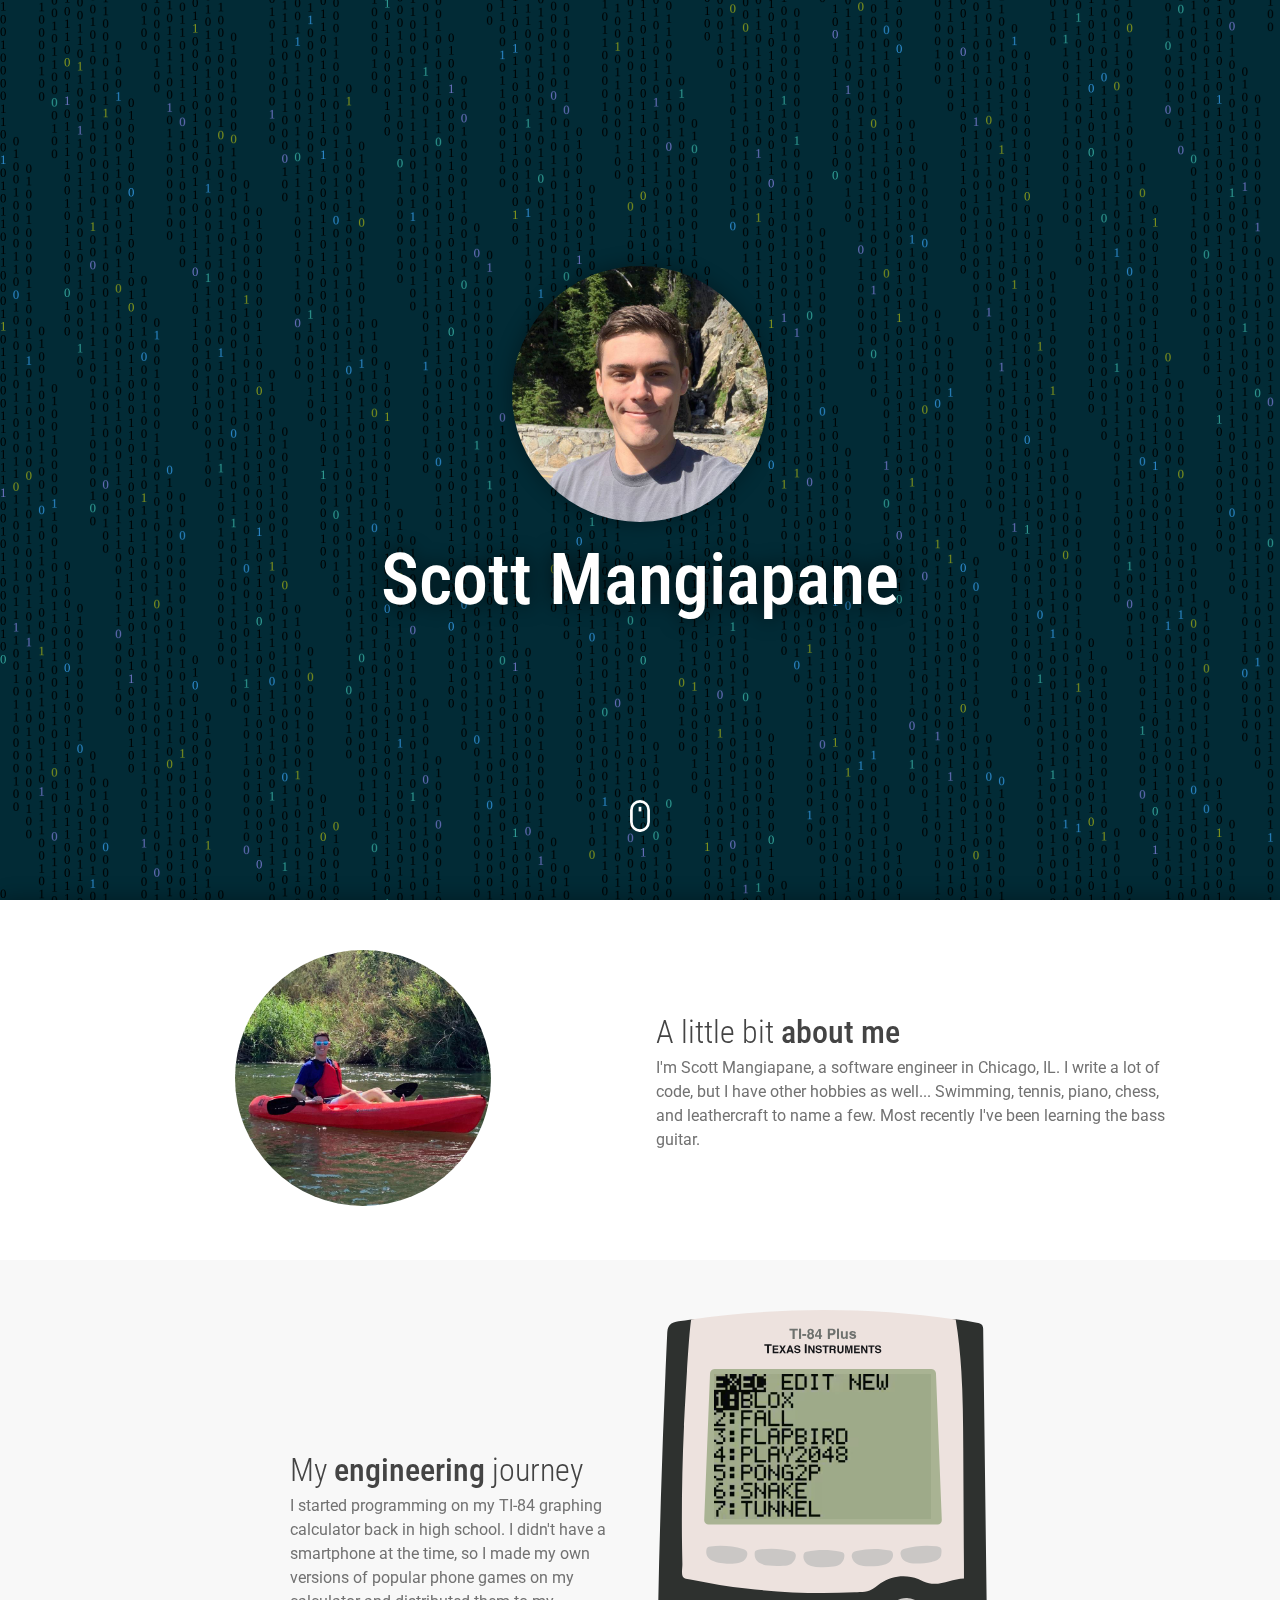
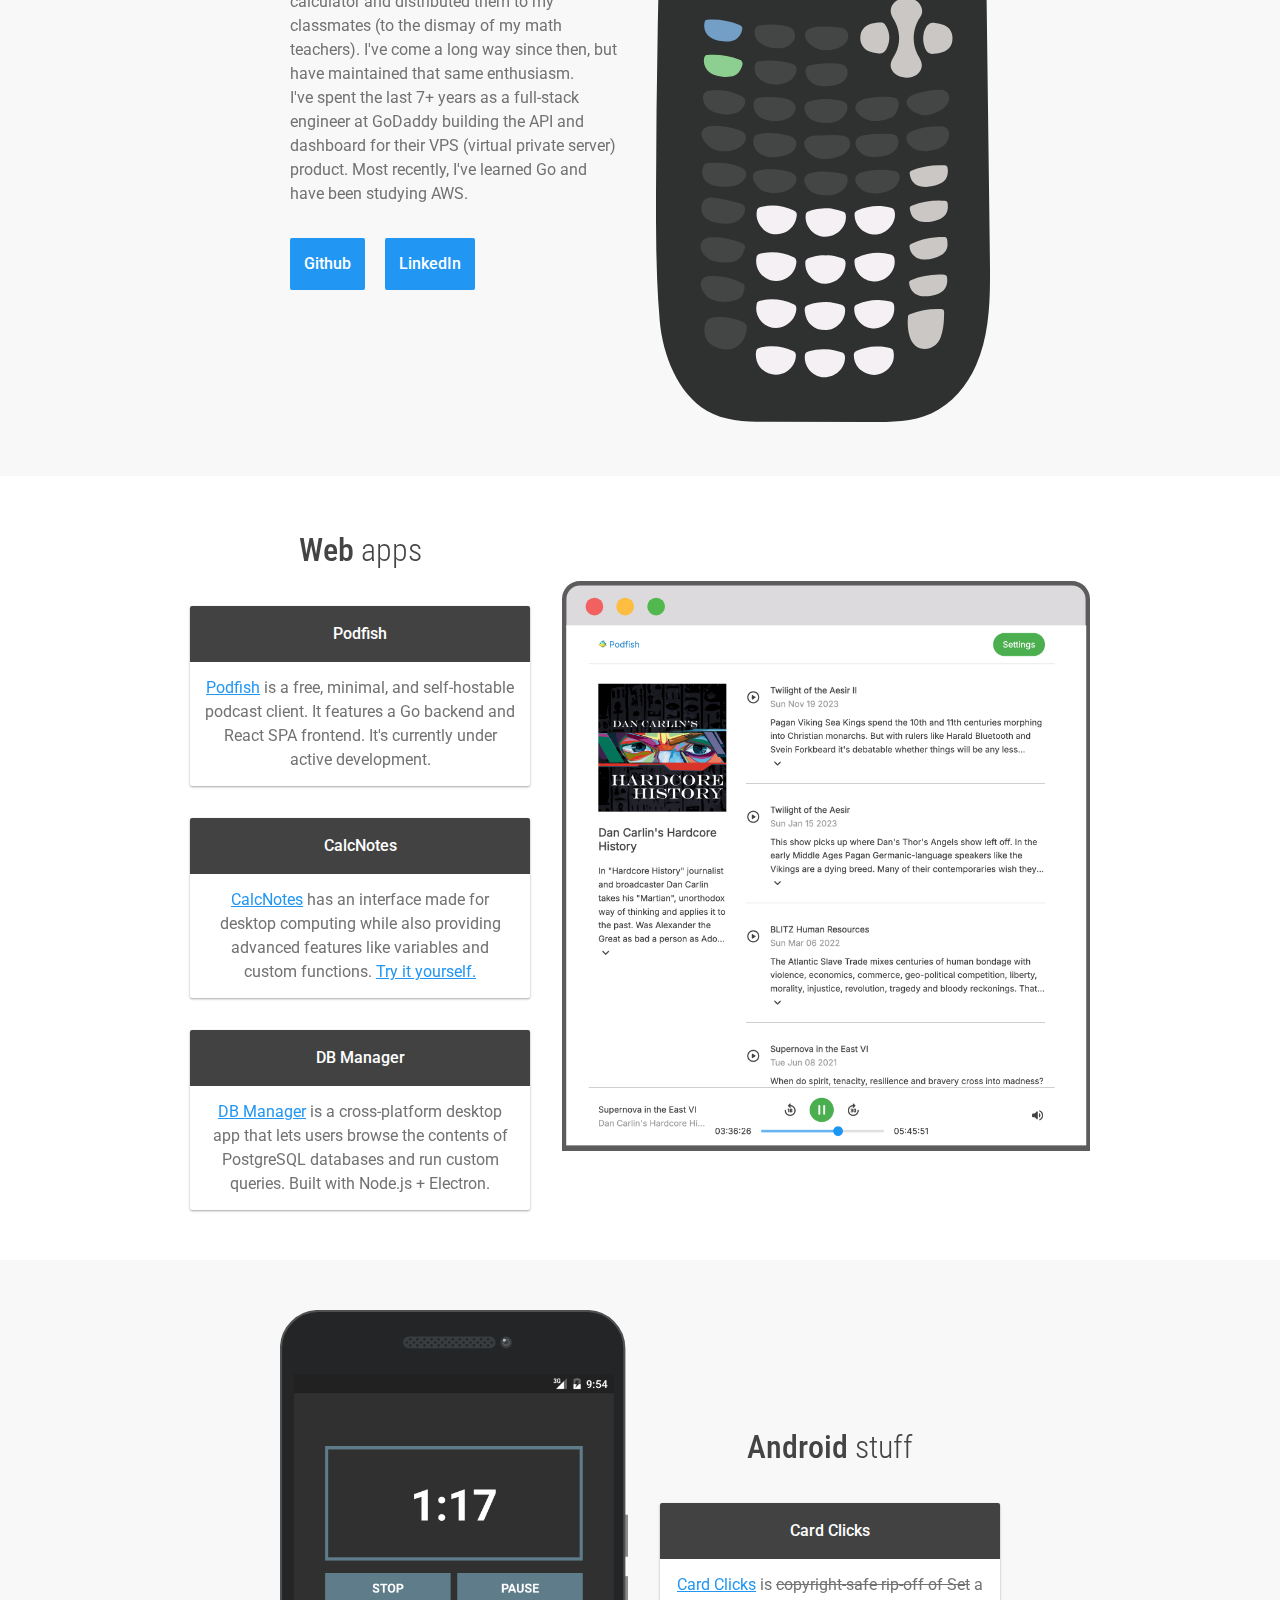
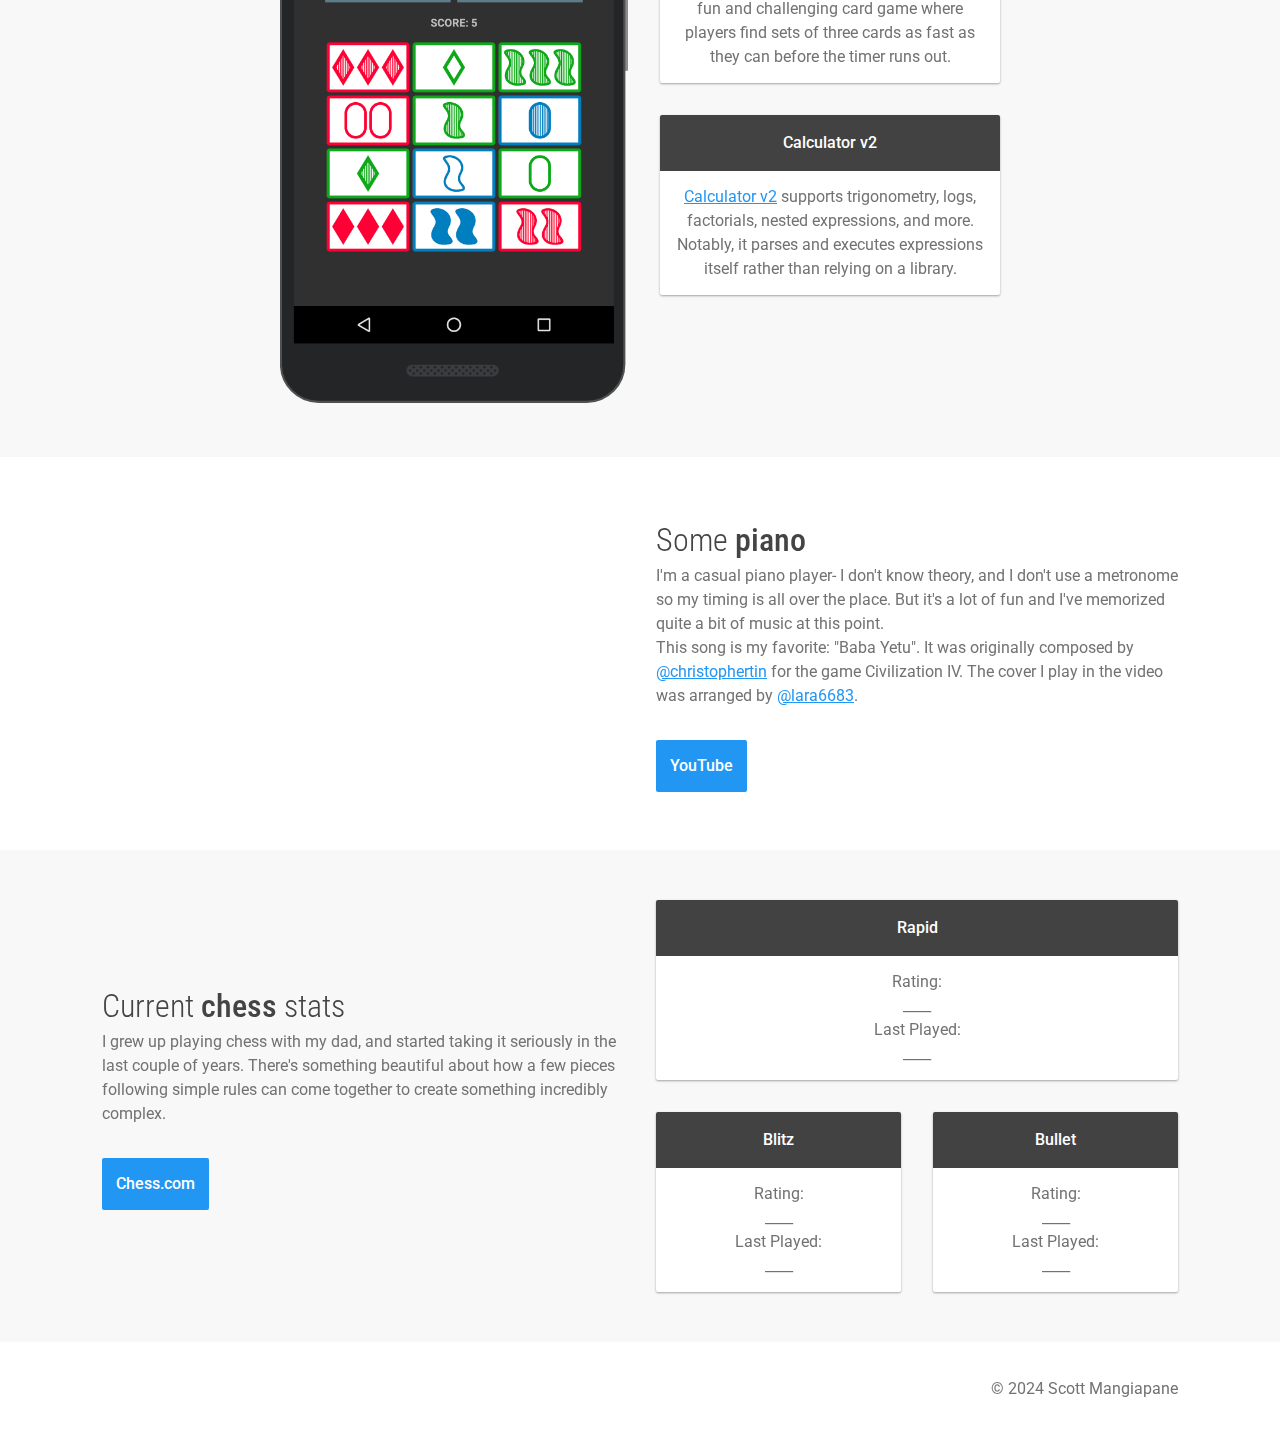
==== index.html @ 1df9ffc7 "Moved Github + LinkedIn buttons to engineering section" ====
<!DOCTYPE html>
<html lang="en">

<head>
    <meta charset="utf-8">
    <meta http-equiv="x-ua-compatible" content="ie=edge">
    <meta name="viewport" content="width=device-width, initial-scale=1">
    <link href="https://fonts.googleapis.com/css2?family=Roboto+Condensed:wght@300;400&family=Roboto:wght@400;500&display=swap" rel="stylesheet">
    <link rel="stylesheet" type="text/css" href="/css/responsive.css">
    <link rel="stylesheet" type="text/css" href="/css/style.css">
    <title>Scott Mangiapane</title>
</head>

<body class="fill">
    <!-- Header -->
    <header class="fill">
        <div class="fill">
            <canvas id="canvas" class="fill"></canvas>
            <div class="align-center center-self">
                <img class="portrait shadow-dark" src="/img/portrait.jpg">
                <h1 class="shadow-dark-text title">Scott Mangiapane</h1>
            </div>
            <span class="center-items scroll-wrapper">
                <a id="scroll-link" href="#main">
                    <span class="scroll-background-large"></span>
                    <span class="scroll-background-small"></span>
                    <img class="scroll-icon shadow-dark-text" src="/img/scroll.svg">
                </a>
            </span>
        </div>
    </header>
    <main id="main">
        <!-- About me -->
        <div class="block">
            <div class="container">
                <div class="row">
                    <div class="align-center">
                        <img class="portrait" src="/img/kayak.jpg">
                    </div>
                    <div>
                        <h1>A little bit <span class="text-emphasis">about me</span></h1>
                        <p>I'm Scott Mangiapane, a software engineer in Chicago, IL. I write a lot of code, but I have other hobbies as well... Swimming, tennis, piano, chess, and leathercraft to name a few. Most recently I've been learning the bass guitar.</p>
                    </div>
                </div>
            </div>
        </div>
        <!-- TI 84 -->
        <div class="block">
            <div class="container">
                <div class="device-wrapper row" style="max-width: 700px;">
                    <div>
                        <h1>My <span class="text-emphasis">engineering</span> journey</h1>
                        <p>I started programming on my TI-84 graphing calculator back in high school. I didn't have a smartphone at the time, so I made my own versions of popular phone games on my calculator and distributed them to my classmates (to the dismay of my math teachers). I've come a long way since then, but have maintained that same enthusiasm.</p>
                        <p>I've spent the last <span id="yoe">____</span> as a full-stack engineer at GoDaddy building the API and dashboard for their VPS (virtual private server) product. Most recently, I've learned Go and have been studying AWS.</p>
                        <div class="spacer-vertical"></div>
                        <span class="popup-wrapper">
                            <a class="button" href="https://github.com/scottmangiapane" target="_blank">Github</a>
                            <span class="popup">
                                <p>Check out my projects</p>
                            </span>
                        </span>
                        <div class="spacer-horizontal"></div>
                        <span class="popup-wrapper">
                            <a class="button" href="https://www.linkedin.com/in/scottmangiapane/" target="_blank">LinkedIn</a>
                            <span class="popup">
                                <p>Connect with me on LinkedIn</p>
                            </span>
                        </span>
                    </div>
                    <div class="hide-sm">
                        <img src="/img/devices/ti-84.svg">
                        <video class="demo demo-ti-84" autoplay loop muted style="opacity: 100%;">
                            <source src="/img/screenshots/ti-games.mp4" type="video/mp4" />
                        </video>
                    </div>
                </div>
            </div>
        </div>
        <!-- Web apps -->
        <div class="block">
            <div class="container">
                <div class="device-wrapper row" style="max-width: 900px;">
                    <div class="col demo-cards">
                        <h1><span class="text-emphasis">Web</span> apps</h1>
                        <div id="card-podfish" class="card">
                            <div class="card-header">
                                <p>Podfish</p>
                            </div>
                            <p><a href="https://github.com/scottmangiapane/podfish" target="_blank">Podfish</a> is a free, minimal, and self-hostable podcast client. It features a Go backend and React SPA frontend. It's currently under active development.</p>
                        </div>
                        <div id="card-calcnotes" class="card">
                            <div class="card-header">
                                <p>CalcNotes</p>
                            </div>
                            <p><a href="https://github.com/scottmangiapane/calcnotes.app" target="_blank">CalcNotes</a> has an interface made for desktop computing while also providing advanced features like variables and custom functions. <a class="link" href="https://calcnotes.app/" target="_blank">Try it yourself.</a></p>
                        </div>
                        <div id="card-db-manager" class="card">
                            <div class="card-header">
                                <p>DB Manager</p>
                            </div>
                            <p><a href="https://github.com/scottmangiapane/database-manager" target="_blank">DB Manager</a> is a cross-platform desktop app that lets users browse the contents of PostgreSQL databases and run custom queries. Built with Node.js + Electron.</p>
                        </div>
                    </div>
                    <div class="hide-sm">
                        <img src="/img/devices/browser.svg">
                        <img id="demo-podfish" class="demo demo-web-app" src="/img/screenshots/podfish.png">
                        <img id="demo-calcnotes" class="demo demo-web-app" src="/img/screenshots/calcnotes.png">
                        <img id="demo-db-manager" class="demo demo-web-app" src="/img/screenshots/db-manager.png">
                    </div>
                </div>
            </div>
        </div>
        <!-- Android -->
        <div class="block">
            <div class="container">
                <div class="device-wrapper row" style="max-width: 720px;">
                    <div class="hide-sm">
                        <img src="/img/devices/android.svg">
                        <img id="demo-card-clicks" class="demo demo-android" src="/img/screenshots/card-clicks.png">
                        <img id="demo-calculator-v2" class="demo demo-android" src="/img/screenshots/calculator-v2.png">
                    </div>
                    <div class="col demo-cards">
                        <h1><span class="text-emphasis">Android</span> stuff</h1>
                        <div id="card-card-clicks" class="card">
                            <div class="card-header">
                                <p>Card Clicks</p>
                            </div>
                            <p><a href="https://github.com/scottmangiapane/card-clicks" target="_blank">Card Clicks</a> is <span class="strikethrough">copyright-safe rip-off of Set</span> a fun and challenging card game where players find sets of three cards as fast as they can before the timer runs out.</p>
                        </div>
                        <div id="card-calculator-v2" class="card">
                            <div class="card-header">
                                <p>Calculator v2</p>
                            </div>
                            <p><a href="https://github.com/scottmangiapane/calculator-v2" target="_blank">Calculator v2</a> supports trigonometry, logs, factorials, nested expressions, and more. Notably, it parses and executes expressions itself rather than relying on a library.</p>
                        </div>
                    </div>
                </div>
            </div>
        </div>
        <!-- Piano -->
        <div class="block">
            <div class="container">
                <div class="row">
                    <div>
                        <div class="video-player">
                            <iframe
                                src="https://www.youtube.com/embed/GjVPqlyDlGA"
                                allow="accelerometer; autoplay; clipboard-write; encrypted-media; gyroscope; picture-in-picture; web-share"
                                allowfullscreen
                                frameborder="0"
                                referrerpolicy="strict-origin-when-cross-origin"
                                title="Baba Yetu"></iframe>
                        </div>
                    </div>
                    <div>
                        <h1>Some <span class="text-emphasis">piano</span></h1>
                        <p>I'm a casual piano player- I don't know theory, and I don't use a metronome so my timing is all over the place. But it's a lot of fun and I've memorized quite a bit of music at this point.</p>
                        <p>This song is my favorite: "Baba Yetu". It was originally composed by <a class="link" href="https://www.youtube.com/@christophertin" target="_blank">@christophertin</a> for the game Civilization IV. The cover I play in the video was arranged by <a class="link" href="https://www.youtube.com/@lara6683" target="_blank">@lara6683</a>.</p>
                        <div class="spacer-vertical"></div>
                        <span class="popup-wrapper">
                            <a class="button" href="https://www.youtube.com/@scottmangiapane/videos" target="_blank">YouTube</a>
                            <span class="popup">
                                <p>See what I've been up to</p>
                            </span>
                        </span>
                    </div>
                </div>
            </div>
        </div>
        <!-- Chess -->
        <div class="block">
            <div class="container">
                <div class="row">
                    <div>
                        <h1>Current <span class="text-emphasis">chess</span> stats</h1>
                        <p>I grew up playing chess with my dad, and started taking it seriously in the last couple of years. There's something beautiful about how a few pieces following simple rules can come together to create something incredibly complex.</p>
                        <div class="spacer-vertical"></div>
                        <span class="popup-wrapper">
                            <a class="button" href="https://www.chess.com/member/scottmangiapane" target="_blank">Chess.com</a>
                            <span class="popup">
                                <p>Challenge me to a game</p>
                            </span>
                        </span>
                    </div>
                    <div class="row">
                        <div class="card flex-basis-100">
                            <div class="card-header">
                                <p>Rapid</p>
                            </div>
                            <p>Rating:</p>
                            <p><span id="chess-rapid-rating">____</span></p>
                            <p>Last Played:</p>
                            <p><span id="chess-rapid-last-played">____</span></p>
                        </div>
                        <div class="card">
                            <div class="card-header">
                                <p>Blitz</p>
                            </div>
                            <p>Rating:</p>
                            <p><span id="chess-blitz-rating">____</span></p>
                            <p>Last Played:</p>
                            <p><span id="chess-blitz-last-played">____</span></p>
                        </div>
                        <div class="card">
                            <div class="card-header">
                                <p>Bullet</p>
                            </div>
                            <p>Rating:</p>
                            <p><span id="chess-bullet-rating">____</span></p>
                            <p>Last Played:</p>
                            <p><span id="chess-bullet-last-played">____</span></p>
                        </div>
                    </div>
                </div>
            </div>
        </div>
    </main>
    <!-- Footer -->
    <footer>
        <div class="container">
            <p class="align-right">© 2024 Scott Mangiapane</p>
        </div>
    </footer>
    <!-- Custom scripts -->
    <script src="/js/canvas.js"></script>
    <script src="/js/demo.js"></script>
    <script src="/js/chess.js"></script>
    <script src="/js/scroll.js"></script>
    <script src="/js/yoe.js"></script>
</body>

</html>
---- css/responsive.css ----
/* Variables */

:root { --base-gap: 32px; }

/* Item is xl */

.container {
    margin: 0 auto;
    max-width: calc(1140px - 2 * var(--base-gap));
    padding: 0 var(--base-gap);
}

.col {
    align-items: center;
    display: flex;
    flex-direction: column;
    gap: var(--base-gap);
}

.row {
    align-items: center;
    display: flex;
    flex-wrap: wrap;
    gap: var(--base-gap);
}

.row > * {
    flex-basis: 0;
    flex-grow: 1;
}

.spacer-horizontal {
    display: inline;
    margin-left: calc(var(--base-gap) / 2);
}

.spacer-vertical {
    width: 0;
    height: 0;
    margin-top: var(--base-gap);
}

/* Item is lg */

@media only screen and (max-width: 1199px) {
    .container { max-width: calc(960px - 2 * var(--base-gap)); }

    .hide-lg { display: none; }
}

/* Item is md */

@media only screen and (max-width: 991px) {
    .container { max-width: calc(720px - 2 * var(--base-gap)); }

    .hide-md { display: none; }
}

/* Item is sm */

@media only screen and (max-width: 767px) {
    .container { max-width: calc(540px - 2 * var(--base-gap)); }

    .hide-sm { display: none; }

    .row > * { flex-basis: 100%; }
}

/* Item is xs */

@media only screen and (max-width: 575px) {
    .col { gap: calc(var(--base-gap) / 2); }

    .container { padding: 0 calc(var(--base-gap) / 2); }

    .hide-xs { display: none; }

    .row { gap: calc(var(--base-gap) / 2); }

    .spacer-horizontal { margin-left: calc(var(--base-gap) / 2); }

    .spacer-vertical { margin-top: calc(var(--base-gap) / 2); }
}
---- css/style.css ----
/* Palette */

:root {
    --theme: #2196f3;
    --theme-accent: #424242;
    --theme-dark: #1976d2;
}

/* Resets */

/* Resets */

a, a:active, a:focus, a:hover, a:visited { text-decoration:none; }

html, body, div, form, h1, h2, h3, h4, h5, h6, a, p, li, button {
    margin: 0;
    padding: 0;
}

/* Font selectors */

a, button, li, h1, h2, h3, h4, h5, h6, input, label, p, span {
    -moz-osx-font-smoothing: grayscale;
    -webkit-font-smoothing: antialiased;
    color: inherit;
    font-family: 'Roboto', sans-serif;
    line-height: 1.5em;
    font-weight: 400;
}

a, button, li, input, label, p { font-size: 1em; }

a {
    color: var(--theme);
    text-decoration: underline;
}

a:hover {
    color: var(--theme);
    text-decoration: underline;
}

h1 {
    font-family: 'Roboto Condensed', sans-serif;
    font-weight: 300;
}

p { color: #727272; }

/* Element selectors */

* {
    color: #444;
    font-family: 'Roboto', sans-serif;
    font-weight: 400;
    position: relative;
}

body, footer { background-color: white; }

footer { padding: 35px 0; }

header {
    background: #022b36;
    clip-path: inset(0 0 0 0);
}

header > div { position: fixed; }

html {
    width: 100%;
    height: 100%;
    background-color: white;
}

img { user-select: none; }

main {
    background-color: white;
    box-shadow: 0 0 25px rgba(0, 0, 0, 0.14), 0 0 20px rgba(0, 0, 0, 0.26);
}

/* Class selectors */

.align-center { text-align: center; }

.align-right { text-align: right; }

.block {
    padding-bottom: 50px;
    padding-top: 50px;
}

.block:nth-child(even) { background-color: #f8f8f8; }

.bounce { animation: bounce 1s; }

.button, .button:focus:not(:active) {
    background-color: var(--theme);
    border-radius: 2px;
    color: white;
    display: inline-block;
    font-family: inherit;
    font-weight: 500;
    padding: 14px;
    text-decoration: none;
    transition: all .2s ease-in-out;
}

.button:active {
    background-color: var(--theme-dark);
    color: white;
    text-decoration: none;
}

.button:hover:not(:active) {
    background-color: var(--theme-dark);
    color: white;
    text-decoration: none;
}

.card {
    background-color: white;
    border-radius: 2px;
    box-shadow: 0 1px 3px rgba(0, 0, 0, 0.12), 0 1px 2px rgba(0, 0, 0, 0.24);
    padding: 14px;
    text-align: center;
    transform-style: preserve-3d;
    transition: all .2s ease-in-out;
}

.card:hover {
    box-shadow: 0 14px 15px rgba(0, 0, 0, 0.10), 0 10px 10px rgba(0, 0, 0, 0.22);
    transform: scale(1.01);
}

.card-header {
    background-color: var(--theme-accent);
    border-radius: 2px 2px 0 0;
    margin: -14px -14px 14px -14px;
    padding: 16px;
}

.card-header > p {
    color: white;
    font-weight: 500;
}

.center-self {
    position: absolute;
    left: 50%;
    top: 50%;
    transform: translate(-50%, -50%);
}

.center-items {
    align-items: center;
    display: flex;
    justify-content: center;
}

.demo {
    left: 50%;
    opacity: 0;
    position: absolute;
    top: 50%;
    z-index: 20;
}

.demo-android {
    transform: translate(-50%, -50%);
    width: 92%;
}

.demo-cards {
    flex-basis: auto;
    flex-grow: unset;
    width: 340px;
}

.demo-ti-84 {
    transform: translate(-50%, -203%);
    width: 65%;
}

.demo-web-app {
    transform: translate(-50%, -46.7%);
    width: 98.4%;
}

.device-wrapper { margin: 0 auto; }

.fill {
    width: 100%;
    height: 100%;
}

.fill-x { width: 100%; }

.flex-basis-100 { flex-basis: 100%; }

.popup {
    background-color: var(--theme-accent);
    border-radius: 2px;
    box-shadow: 0 4px 5px rgba(0, 0, 0, 0.10), 0 3px 3px rgba(0, 0, 0, 0.22);
    display: inline-block;
    left: 0;
    margin: 12px 0;
    opacity: 0;
    padding: 14px;
    position: absolute;
    text-align: center;
    top: 25px;
    transition: all .2s ease-in-out;
    z-index: 10;
}

.popup > p {
    color: white;
    white-space: nowrap;
}

.popup-wrapper { position: relative; }

.popup-wrapper .button:hover ~ .popup {
    opacity: 1;
    top: 35px;
}

.portrait {
    border-radius: 50%;
    max-width: 256px;
}

.scroll-background-small, .scroll-background-large {
    width: 100%;
    height: 100%;
    background-color: rgba(255, 255, 255, 0.08);
    border-radius: 50%;
    opacity: 0;
    position: absolute;
    transform-style: preserve-3d;
    transition: all .2s ease-in-out;
}

.scroll-icon {
    width: 2em;
    height: 2em;
    transform-style: preserve-3d;
    transition: all .2s ease-in-out;
    vertical-align: middle;
}

.scroll-wrapper {
    width: 3em;
    height: 3em;
    bottom: 60px;
    left: 50%;
    position: absolute;
    transform: translate(-50%, 0);
}

.scroll-wrapper:hover .scroll-background-small {
    opacity: 1;
    transform: scale(2);
    transition: all .3s ease-in-out;
}

.scroll-wrapper:hover .scroll-background-large {
    opacity: 1;
    transform: scale(2.5);
}

.shadow-dark { box-shadow: 0 0 25px rgba(0, 0, 0, 0.14), 0 0 20px rgba(0, 0, 0, 0.26); }

.shadow-dark-text { text-shadow: 0 0 25px rgba(0, 0, 0, 0.28), 0 0 20px rgba(0, 0, 0, 0.52); }

.strikethrough { text-decoration: line-through; }

.text-emphasis {
    color: inherit;
    font-family: inherit;
    font-weight: 500;
}

.text-white { color: white; }

.title {
    color: white;
    font-size: 72px;
    font-weight: 500;
}

.video-player {
    height: 0;
    padding-bottom: 56.25%;
    position: relative;
}

.video-player iframe {
    bottom: 0;
    height: 100%;
    left: 0;
    position: absolute;
    right: 0;
    top: 0;
    width: 100%;
}

/* Keyframes */

@keyframes bounce {
    0% {
        opacity: 0;
        transform: translateY(200px);
    }
    25% { transform: translateY(-50px); }
    50% { transform: translateY(15px); }
    75% { transform: translateY(-8px); }
    100% {
        opacity: 1;
        transform: translateY(0);
    }
}

/* Vertical @Media */

@media only screen and (max-height: 575px) {
    header .portrait { display: none; }
}

@media only screen and (max-height: 767px) {
    header .portrait { max-width: 192px; }

    .title { font-size: 48px; }
}

/* Horizontal @Media */

@media (max-width: 320px) {
    .title { font-size: 42px; }
}

@media only screen and (max-width: 575px) {
    .button {
        text-align: center;
        width: calc(100% - 28px);
    }

    .portrait { max-width: 192px; }
}

@media only screen and (max-width: 767px) {

    footer .align-right { text-align: center; }

    .demo-cards { width: 100%; }

    .card:hover {
        box-shadow: 0 1px 3px rgba(0, 0, 0, 0.12), 0 1px 2px rgba(0, 0, 0, 0.24);
        transform: scale(1);
    }

    .popup { display: none; }

    .scroll-background-small, .scroll-background-large { display: none; }

    .scroll-wrapper {
        width: 2em;
        height: 2em;
        bottom: 40px;
    }

    .title { font-size: 48px; }
}
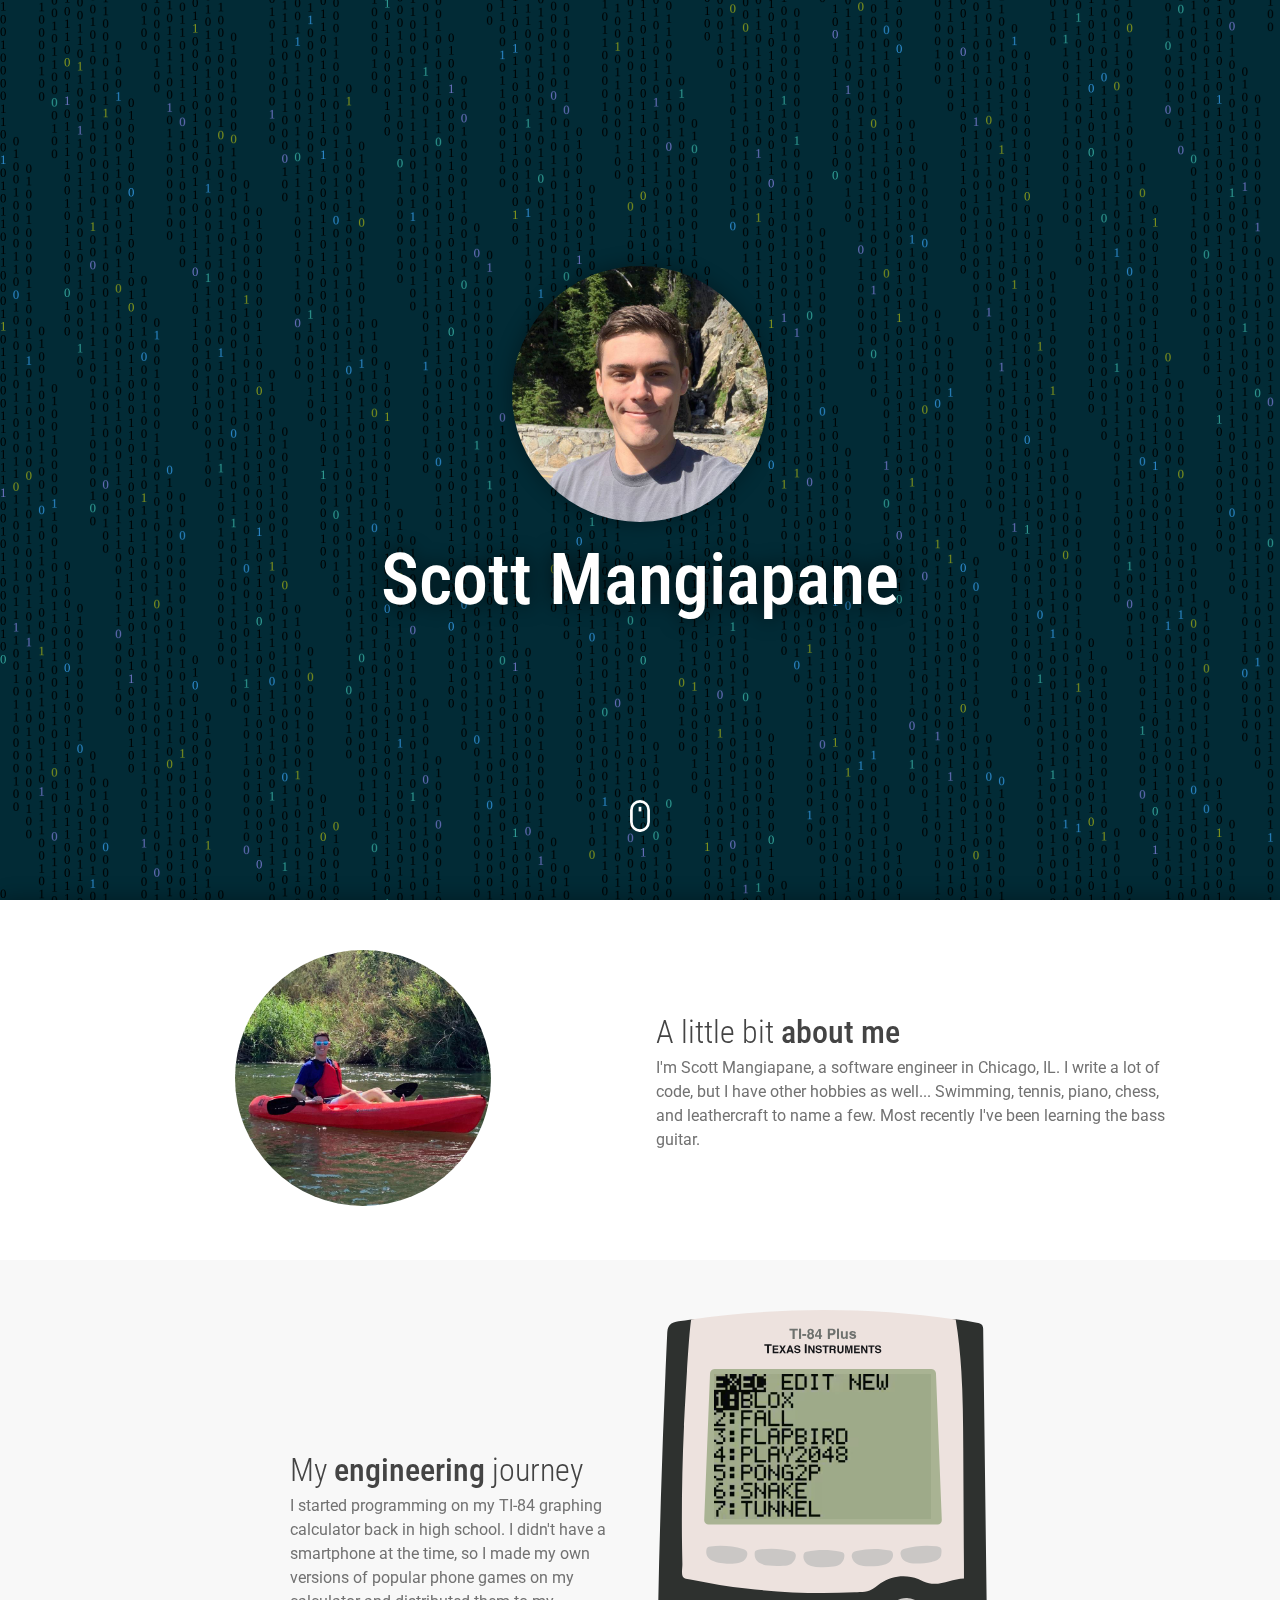
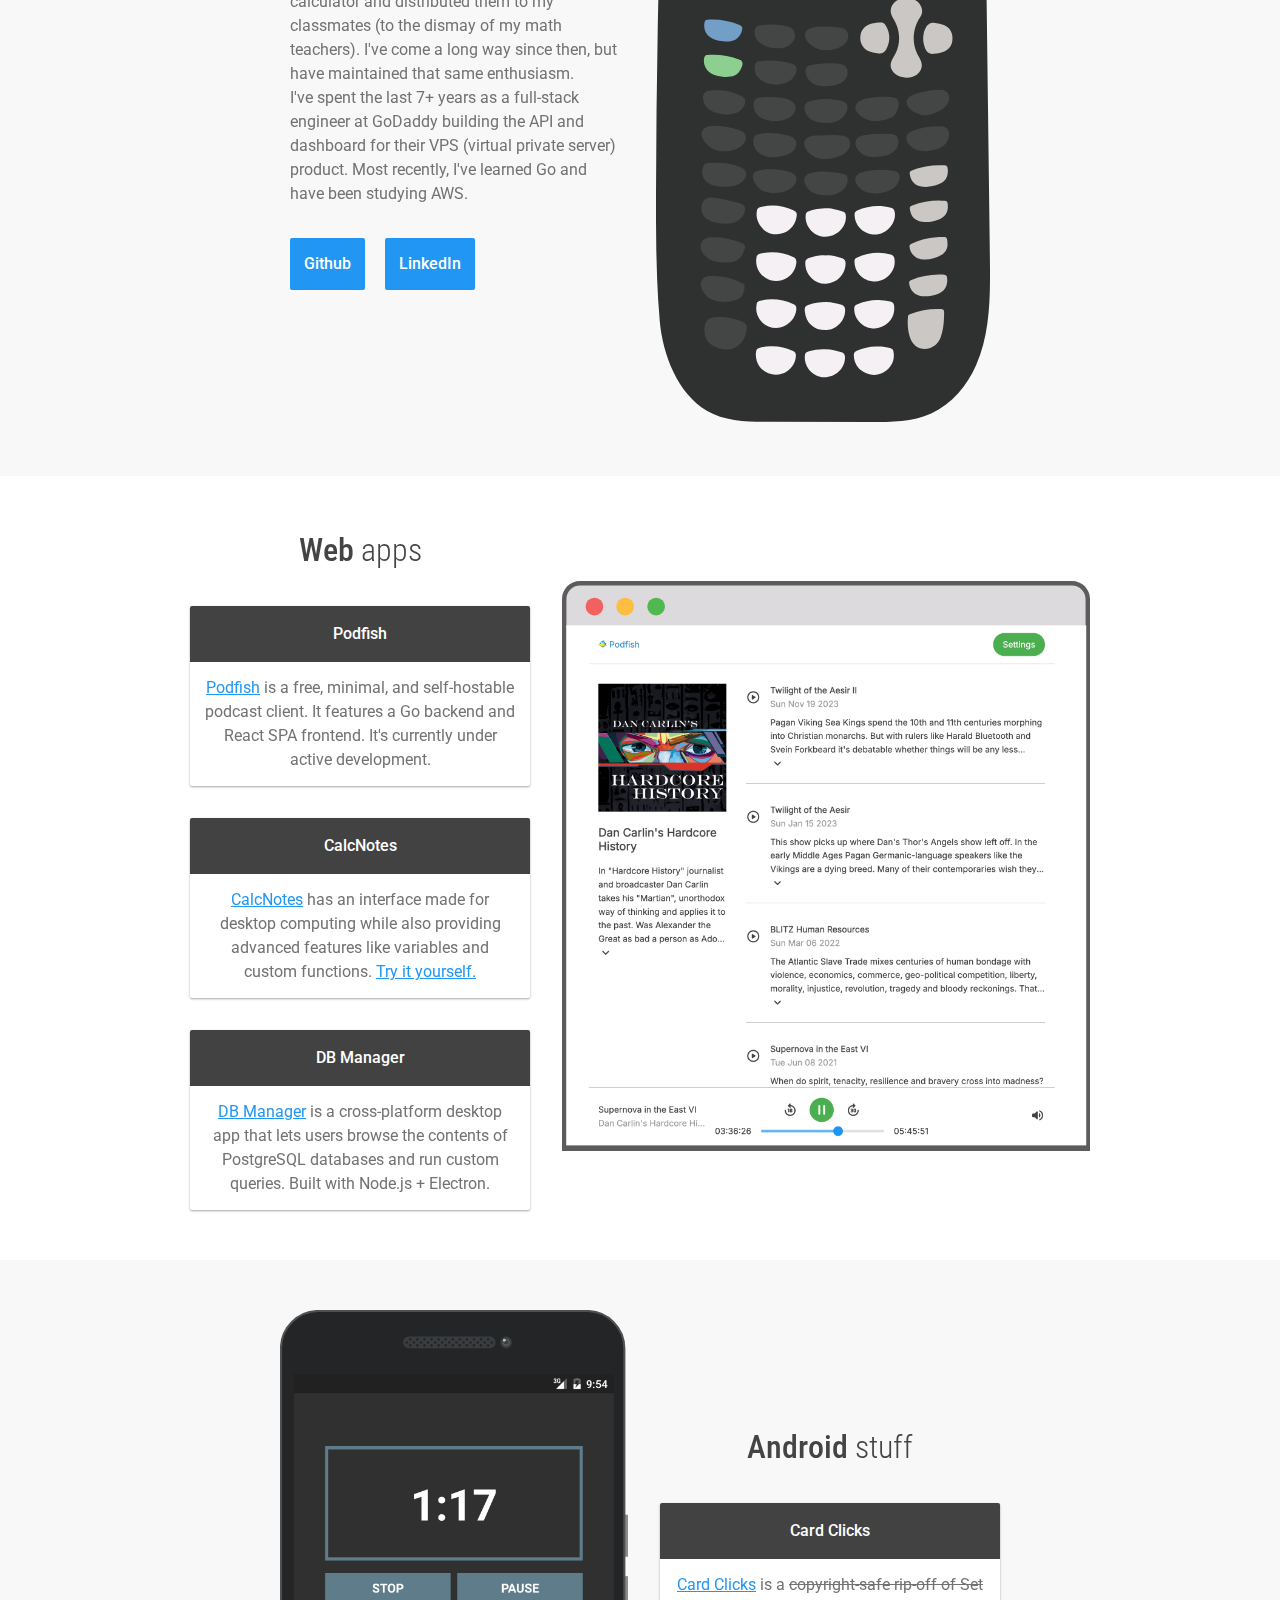
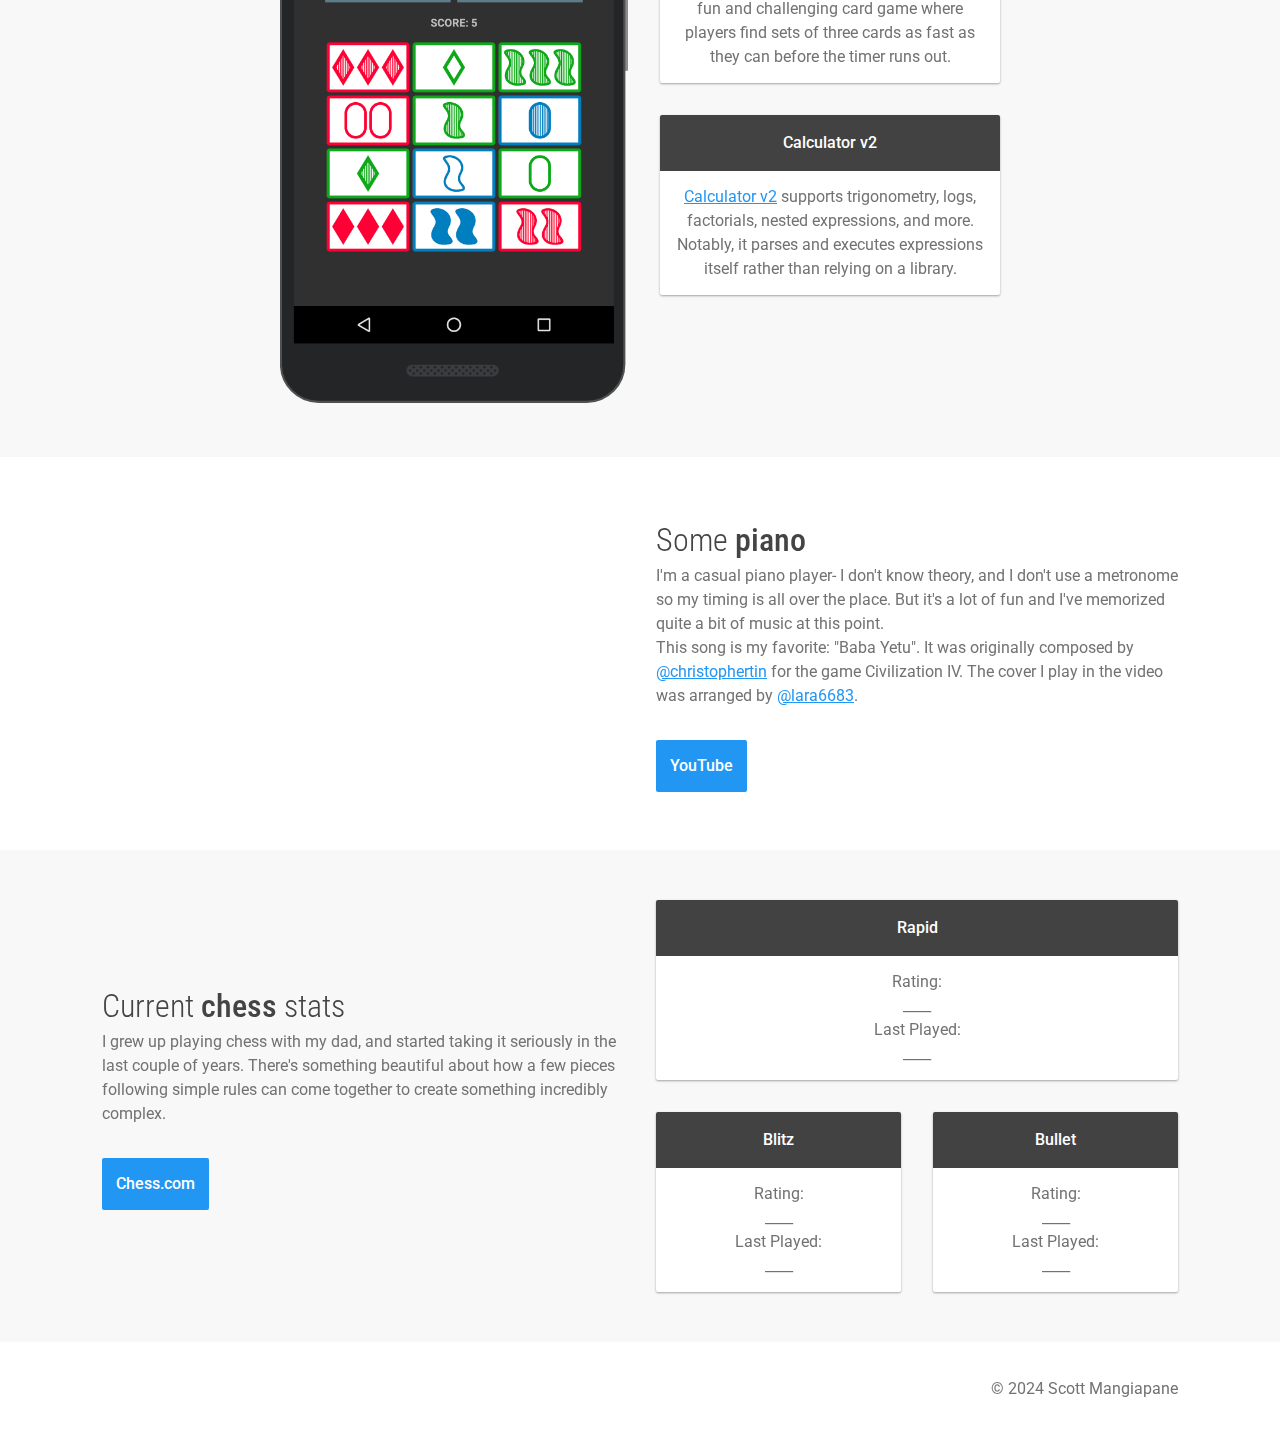
==== commit db148f29: "Removed resume" ====
--- a/index.html
+++ b/index.html
@@ -3,7 +3,6 @@
 
 <head>
     <meta charset="utf-8">
-    <meta http-equiv="x-ua-compatible" content="ie=edge">
     <meta name="viewport" content="width=device-width, initial-scale=1">
     <link href="https://fonts.googleapis.com/css2?family=Roboto+Condensed:wght@300;400&family=Roboto:wght@400;500&display=swap" rel="stylesheet">
     <link rel="stylesheet" type="text/css" href="/css/responsive.css">
@@ -125,7 +124,7 @@
                             <div class="card-header">
                                 <p>Card Clicks</p>
                             </div>
-                            <p><a href="https://github.com/scottmangiapane/card-clicks" target="_blank">Card Clicks</a> is <span class="strikethrough">copyright-safe rip-off of Set</span> a fun and challenging card game where players find sets of three cards as fast as they can before the timer runs out.</p>
+                            <p><a href="https://github.com/scottmangiapane/card-clicks" target="_blank">Card Clicks</a> is a <span class="strikethrough">copyright-safe rip-off of Set</span> fun and challenging card game where players find sets of three cards as fast as they can before the timer runs out.</p>
                         </div>
                         <div id="card-calculator-v2" class="card">
                             <div class="card-header">
@@ -223,8 +222,8 @@
     </footer>
     <!-- Custom scripts -->
     <script src="/js/canvas.js"></script>
+    <script src="/js/chess.js"></script>
     <script src="/js/demo.js"></script>
-    <script src="/js/chess.js"></script>
     <script src="/js/scroll.js"></script>
     <script src="/js/yoe.js"></script>
 </body>
--- a/css/style.css
+++ b/css/style.css
@@ -68,9 +68,9 @@
 header > div { position: fixed; }
 
 html {
+    background-color: white;
+    height: 100%;
     width: 100%;
-    height: 100%;
-    background-color: white;
 }
 
 img { user-select: none; }
@@ -191,8 +191,8 @@
 .device-wrapper { margin: 0 auto; }
 
 .fill {
+    height: 100%;
     width: 100%;
-    height: 100%;
 }
 
 .fill-x { width: 100%; }
@@ -233,31 +233,31 @@
 }
 
 .scroll-background-small, .scroll-background-large {
-    width: 100%;
-    height: 100%;
     background-color: rgba(255, 255, 255, 0.08);
     border-radius: 50%;
+    height: 100%;
     opacity: 0;
     position: absolute;
     transform-style: preserve-3d;
     transition: all .2s ease-in-out;
+    width: 100%;
 }
 
 .scroll-icon {
-    width: 2em;
     height: 2em;
     transform-style: preserve-3d;
     transition: all .2s ease-in-out;
     vertical-align: middle;
+    width: 2em;
 }
 
 .scroll-wrapper {
+    bottom: 60px;
+    height: 3em;
+    left: 50%;
+    position: absolute;
+    transform: translate(-50%, 0);
     width: 3em;
-    height: 3em;
-    bottom: 60px;
-    left: 50%;
-    position: absolute;
-    transform: translate(-50%, 0);
 }
 
 .scroll-wrapper:hover .scroll-background-small {
@@ -351,7 +351,6 @@
 }
 
 @media only screen and (max-width: 767px) {
-
     footer .align-right { text-align: center; }
 
     .demo-cards { width: 100%; }
@@ -366,9 +365,9 @@
     .scroll-background-small, .scroll-background-large { display: none; }
 
     .scroll-wrapper {
+        bottom: 40px;
+        height: 2em;
         width: 2em;
-        height: 2em;
-        bottom: 40px;
     }
 
     .title { font-size: 48px; }
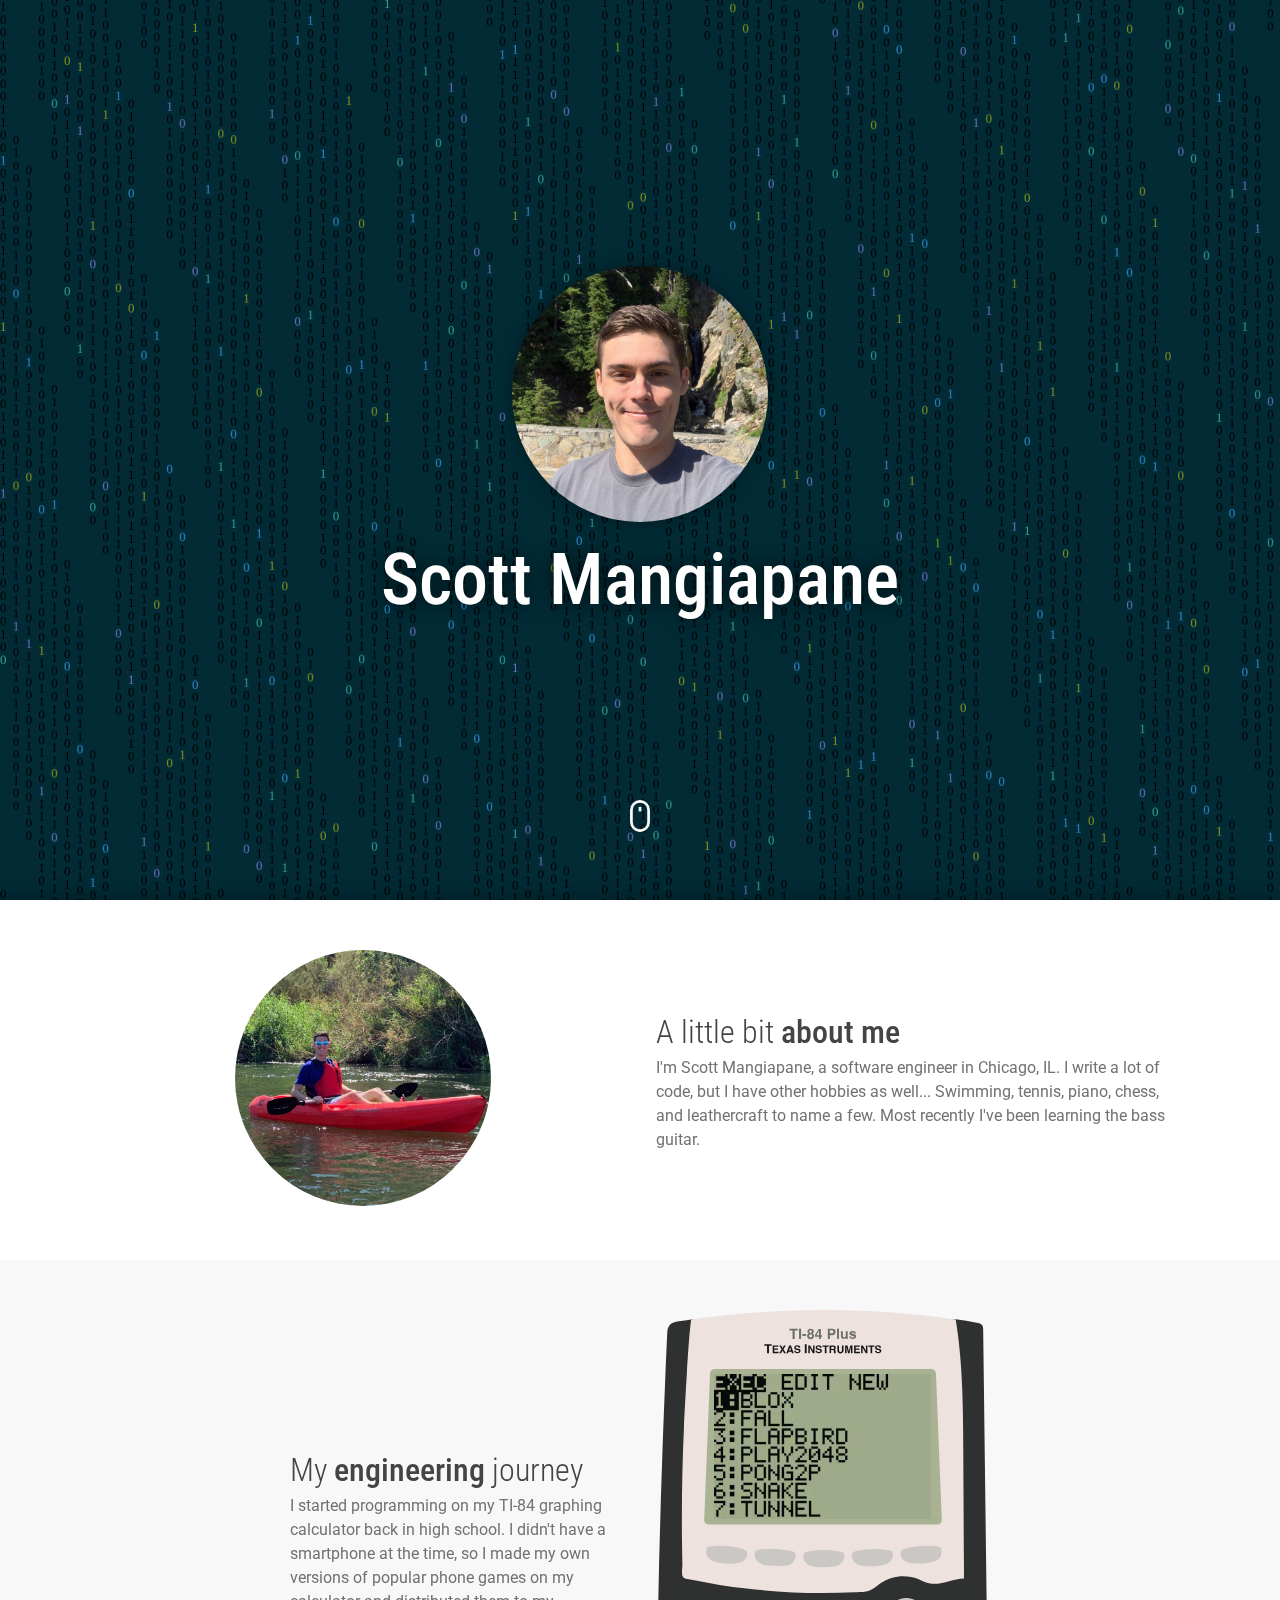
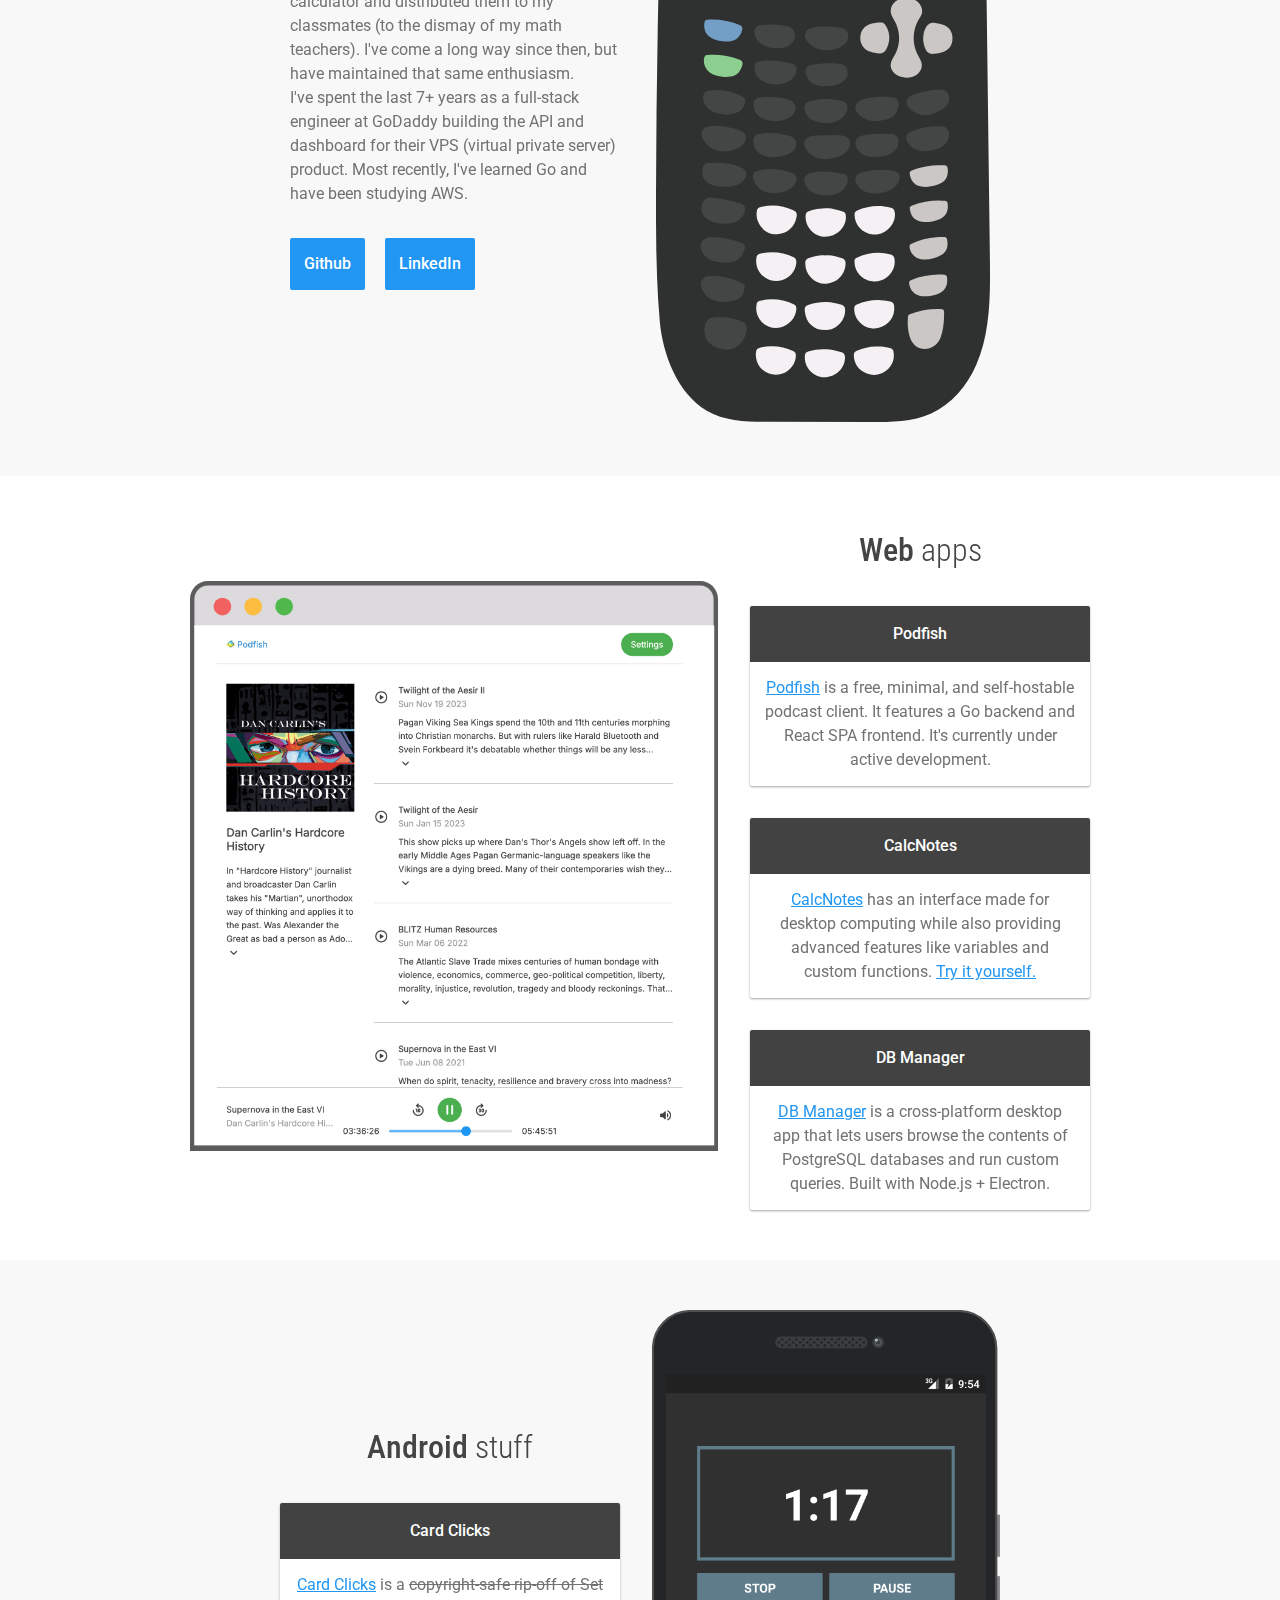
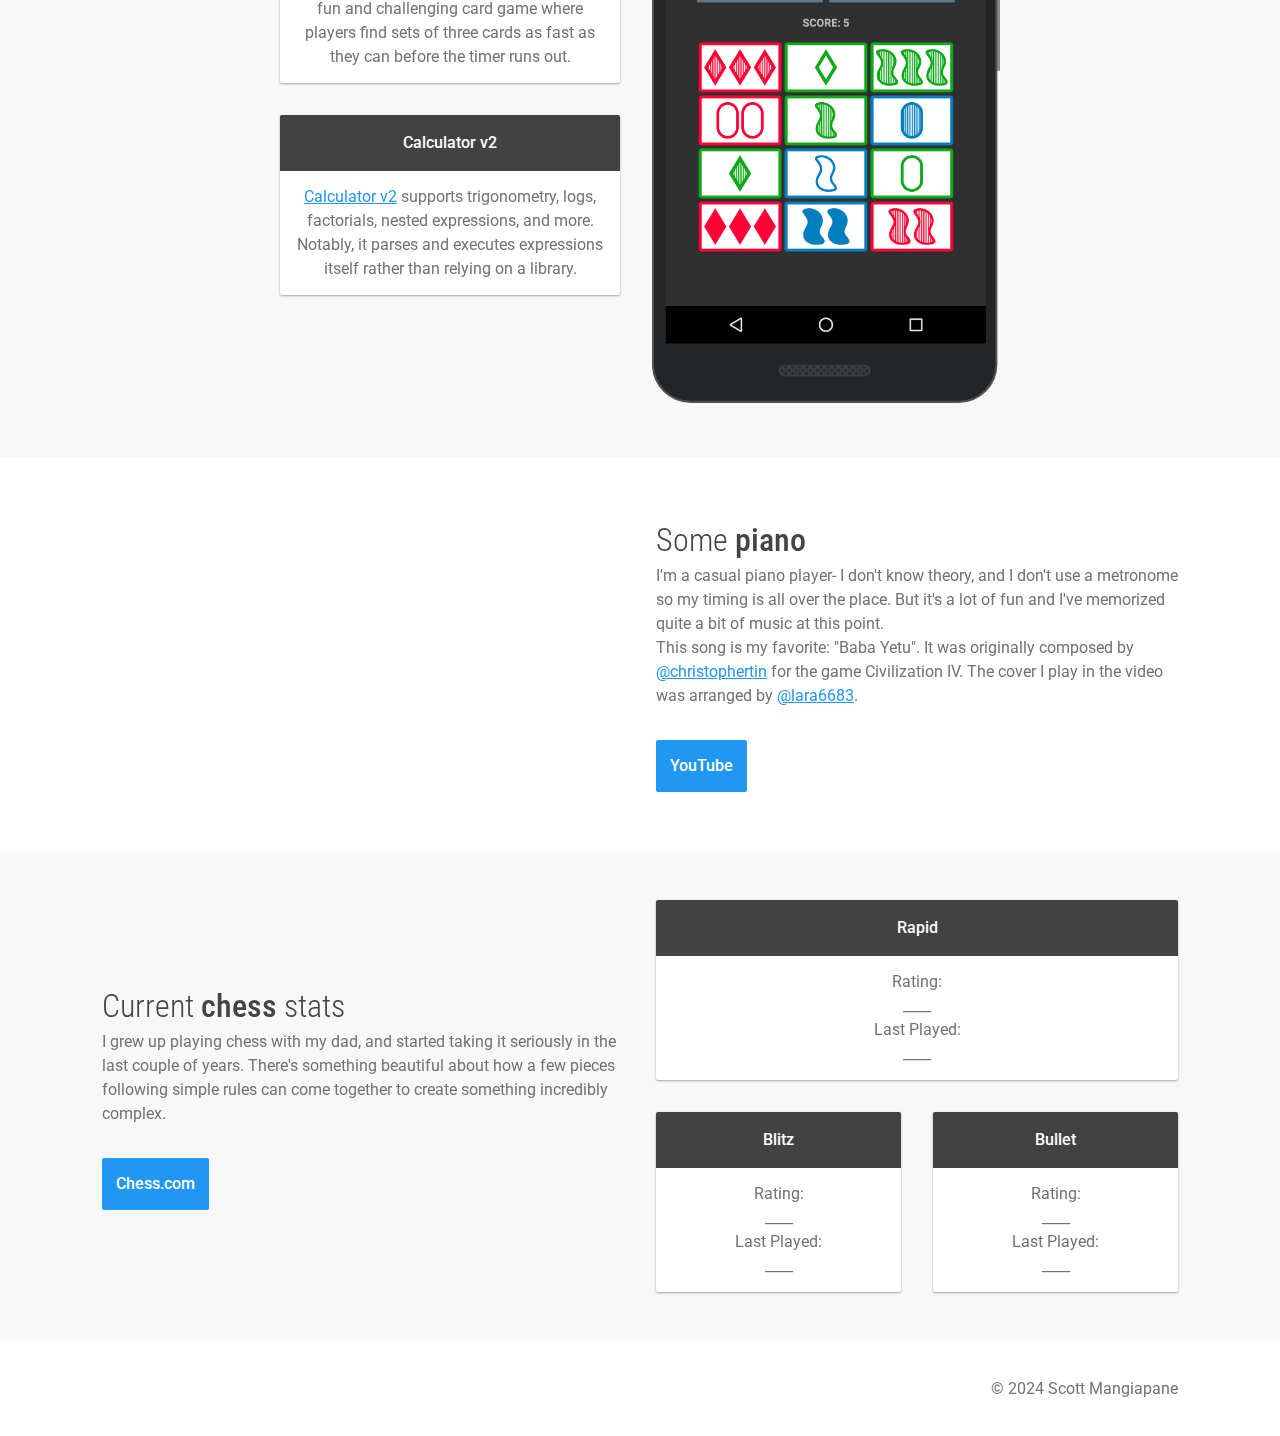
==== commit 50550571: "Flipped order of demo devices and cards" ====
--- a/index.html
+++ b/index.html
@@ -79,33 +79,33 @@
         <div class="block">
             <div class="container">
                 <div class="device-wrapper row" style="max-width: 900px;">
-                    <div class="col demo-cards">
-                        <h1><span class="text-emphasis">Web</span> apps</h1>
-                        <div id="card-podfish" class="card">
-                            <div class="card-header">
-                                <p>Podfish</p>
-                            </div>
-                            <p><a href="https://github.com/scottmangiapane/podfish" target="_blank">Podfish</a> is a free, minimal, and self-hostable podcast client. It features a Go backend and React SPA frontend. It's currently under active development.</p>
-                        </div>
-                        <div id="card-calcnotes" class="card">
-                            <div class="card-header">
-                                <p>CalcNotes</p>
-                            </div>
-                            <p><a href="https://github.com/scottmangiapane/calcnotes.app" target="_blank">CalcNotes</a> has an interface made for desktop computing while also providing advanced features like variables and custom functions. <a class="link" href="https://calcnotes.app/" target="_blank">Try it yourself.</a></p>
-                        </div>
-                        <div id="card-db-manager" class="card">
-                            <div class="card-header">
-                                <p>DB Manager</p>
-                            </div>
-                            <p><a href="https://github.com/scottmangiapane/database-manager" target="_blank">DB Manager</a> is a cross-platform desktop app that lets users browse the contents of PostgreSQL databases and run custom queries. Built with Node.js + Electron.</p>
-                        </div>
-                    </div>
                     <div class="hide-sm">
                         <img src="/img/devices/browser.svg">
                         <img id="demo-podfish" class="demo demo-web-app" src="/img/screenshots/podfish.png">
                         <img id="demo-calcnotes" class="demo demo-web-app" src="/img/screenshots/calcnotes.png">
                         <img id="demo-db-manager" class="demo demo-web-app" src="/img/screenshots/db-manager.png">
                     </div>
+                    <div class="col demo-cards">
+                        <h1><span class="text-emphasis">Web</span> apps</h1>
+                        <div id="card-podfish" class="card">
+                            <div class="card-header">
+                                <p>Podfish</p>
+                            </div>
+                            <p><a href="https://github.com/scottmangiapane/podfish" target="_blank">Podfish</a> is a free, minimal, and self-hostable podcast client. It features a Go backend and React SPA frontend. It's currently under active development.</p>
+                        </div>
+                        <div id="card-calcnotes" class="card">
+                            <div class="card-header">
+                                <p>CalcNotes</p>
+                            </div>
+                            <p><a href="https://github.com/scottmangiapane/calcnotes.app" target="_blank">CalcNotes</a> has an interface made for desktop computing while also providing advanced features like variables and custom functions. <a class="link" href="https://calcnotes.app/" target="_blank">Try it yourself.</a></p>
+                        </div>
+                        <div id="card-db-manager" class="card">
+                            <div class="card-header">
+                                <p>DB Manager</p>
+                            </div>
+                            <p><a href="https://github.com/scottmangiapane/database-manager" target="_blank">DB Manager</a> is a cross-platform desktop app that lets users browse the contents of PostgreSQL databases and run custom queries. Built with Node.js + Electron.</p>
+                        </div>
+                    </div>
                 </div>
             </div>
         </div>
@@ -113,25 +113,25 @@
         <div class="block">
             <div class="container">
                 <div class="device-wrapper row" style="max-width: 720px;">
+                    <div class="col demo-cards">
+                        <h1><span class="text-emphasis">Android</span> stuff</h1>
+                        <div id="card-card-clicks" class="card">
+                            <div class="card-header">
+                                <p>Card Clicks</p>
+                            </div>
+                            <p><a href="https://github.com/scottmangiapane/card-clicks" target="_blank">Card Clicks</a> is a <span class="strikethrough">copyright-safe rip-off of Set</span> fun and challenging card game where players find sets of three cards as fast as they can before the timer runs out.</p>
+                        </div>
+                        <div id="card-calculator-v2" class="card">
+                            <div class="card-header">
+                                <p>Calculator v2</p>
+                            </div>
+                            <p><a href="https://github.com/scottmangiapane/calculator-v2" target="_blank">Calculator v2</a> supports trigonometry, logs, factorials, nested expressions, and more. Notably, it parses and executes expressions itself rather than relying on a library.</p>
+                        </div>
+                    </div>
                     <div class="hide-sm">
                         <img src="/img/devices/android.svg">
                         <img id="demo-card-clicks" class="demo demo-android" src="/img/screenshots/card-clicks.png">
                         <img id="demo-calculator-v2" class="demo demo-android" src="/img/screenshots/calculator-v2.png">
-                    </div>
-                    <div class="col demo-cards">
-                        <h1><span class="text-emphasis">Android</span> stuff</h1>
-                        <div id="card-card-clicks" class="card">
-                            <div class="card-header">
-                                <p>Card Clicks</p>
-                            </div>
-                            <p><a href="https://github.com/scottmangiapane/card-clicks" target="_blank">Card Clicks</a> is a <span class="strikethrough">copyright-safe rip-off of Set</span> fun and challenging card game where players find sets of three cards as fast as they can before the timer runs out.</p>
-                        </div>
-                        <div id="card-calculator-v2" class="card">
-                            <div class="card-header">
-                                <p>Calculator v2</p>
-                            </div>
-                            <p><a href="https://github.com/scottmangiapane/calculator-v2" target="_blank">Calculator v2</a> supports trigonometry, logs, factorials, nested expressions, and more. Notably, it parses and executes expressions itself rather than relying on a library.</p>
-                        </div>
                     </div>
                 </div>
             </div>
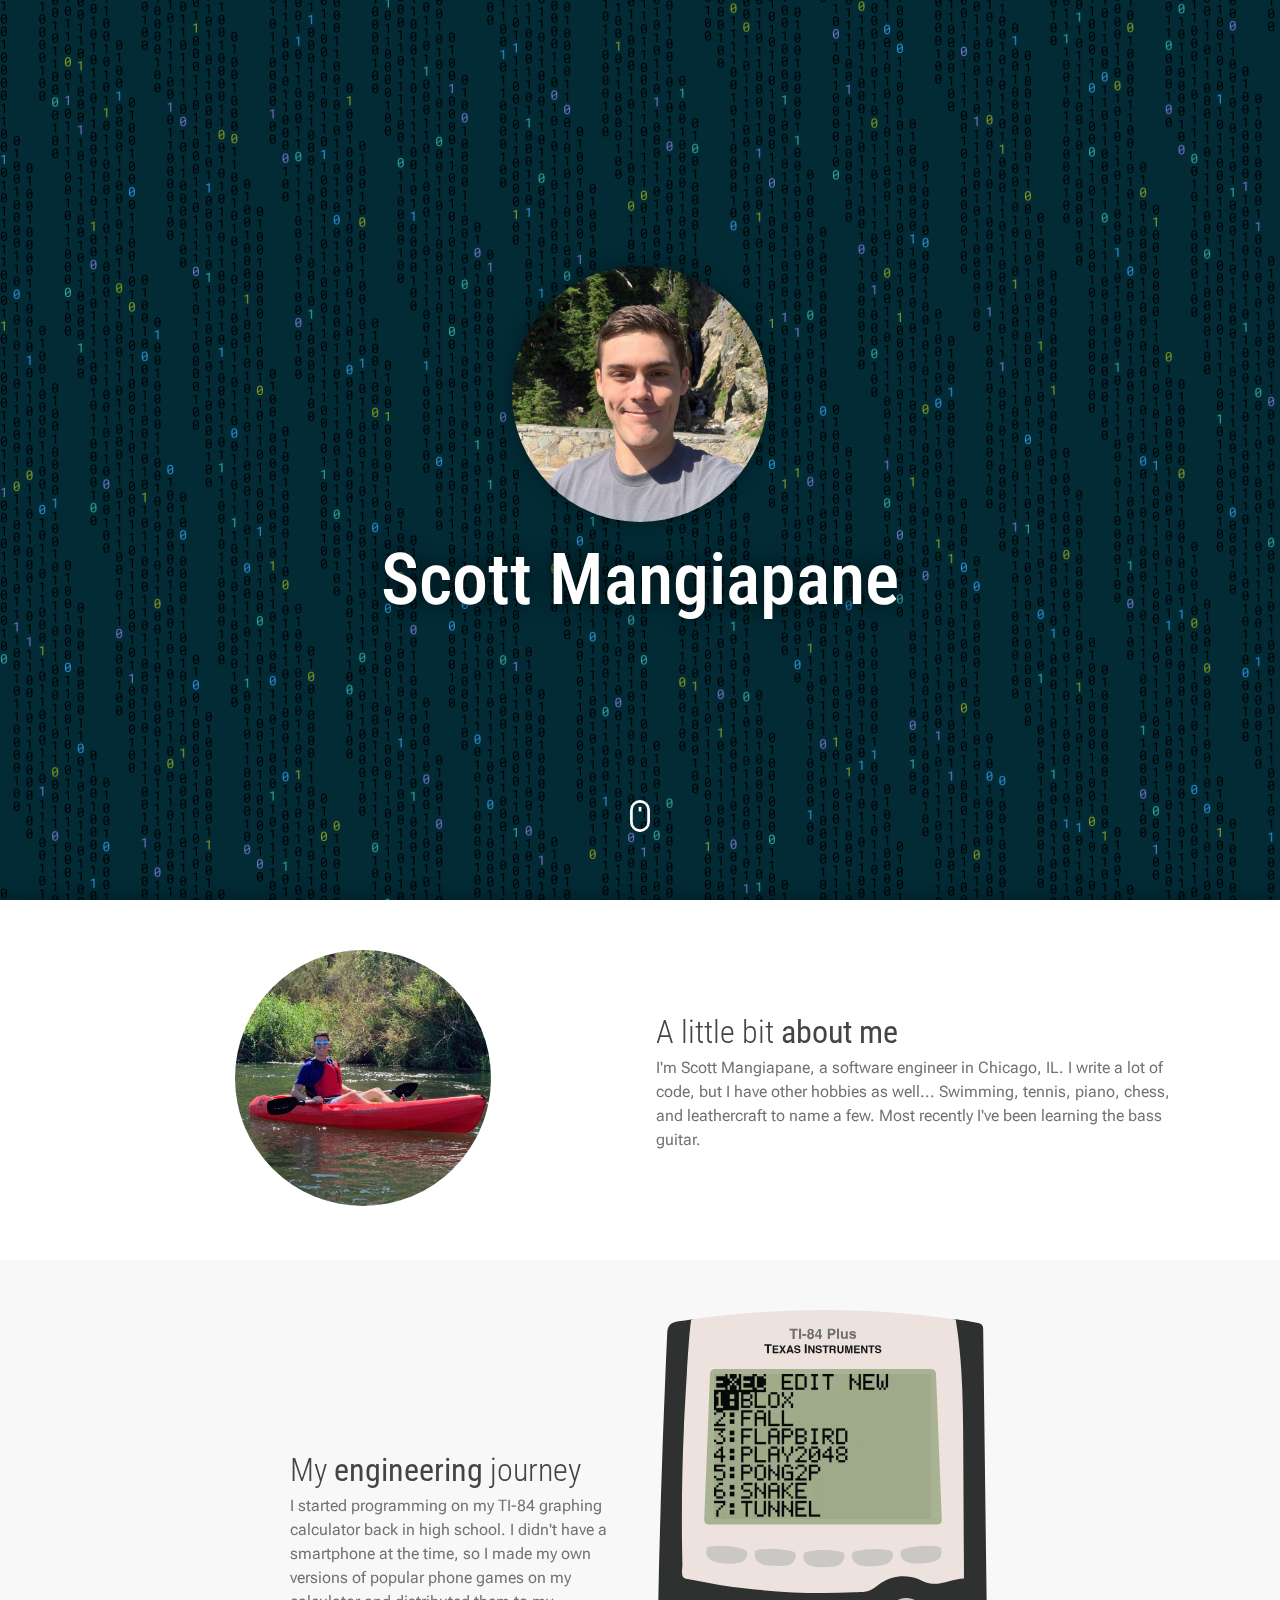
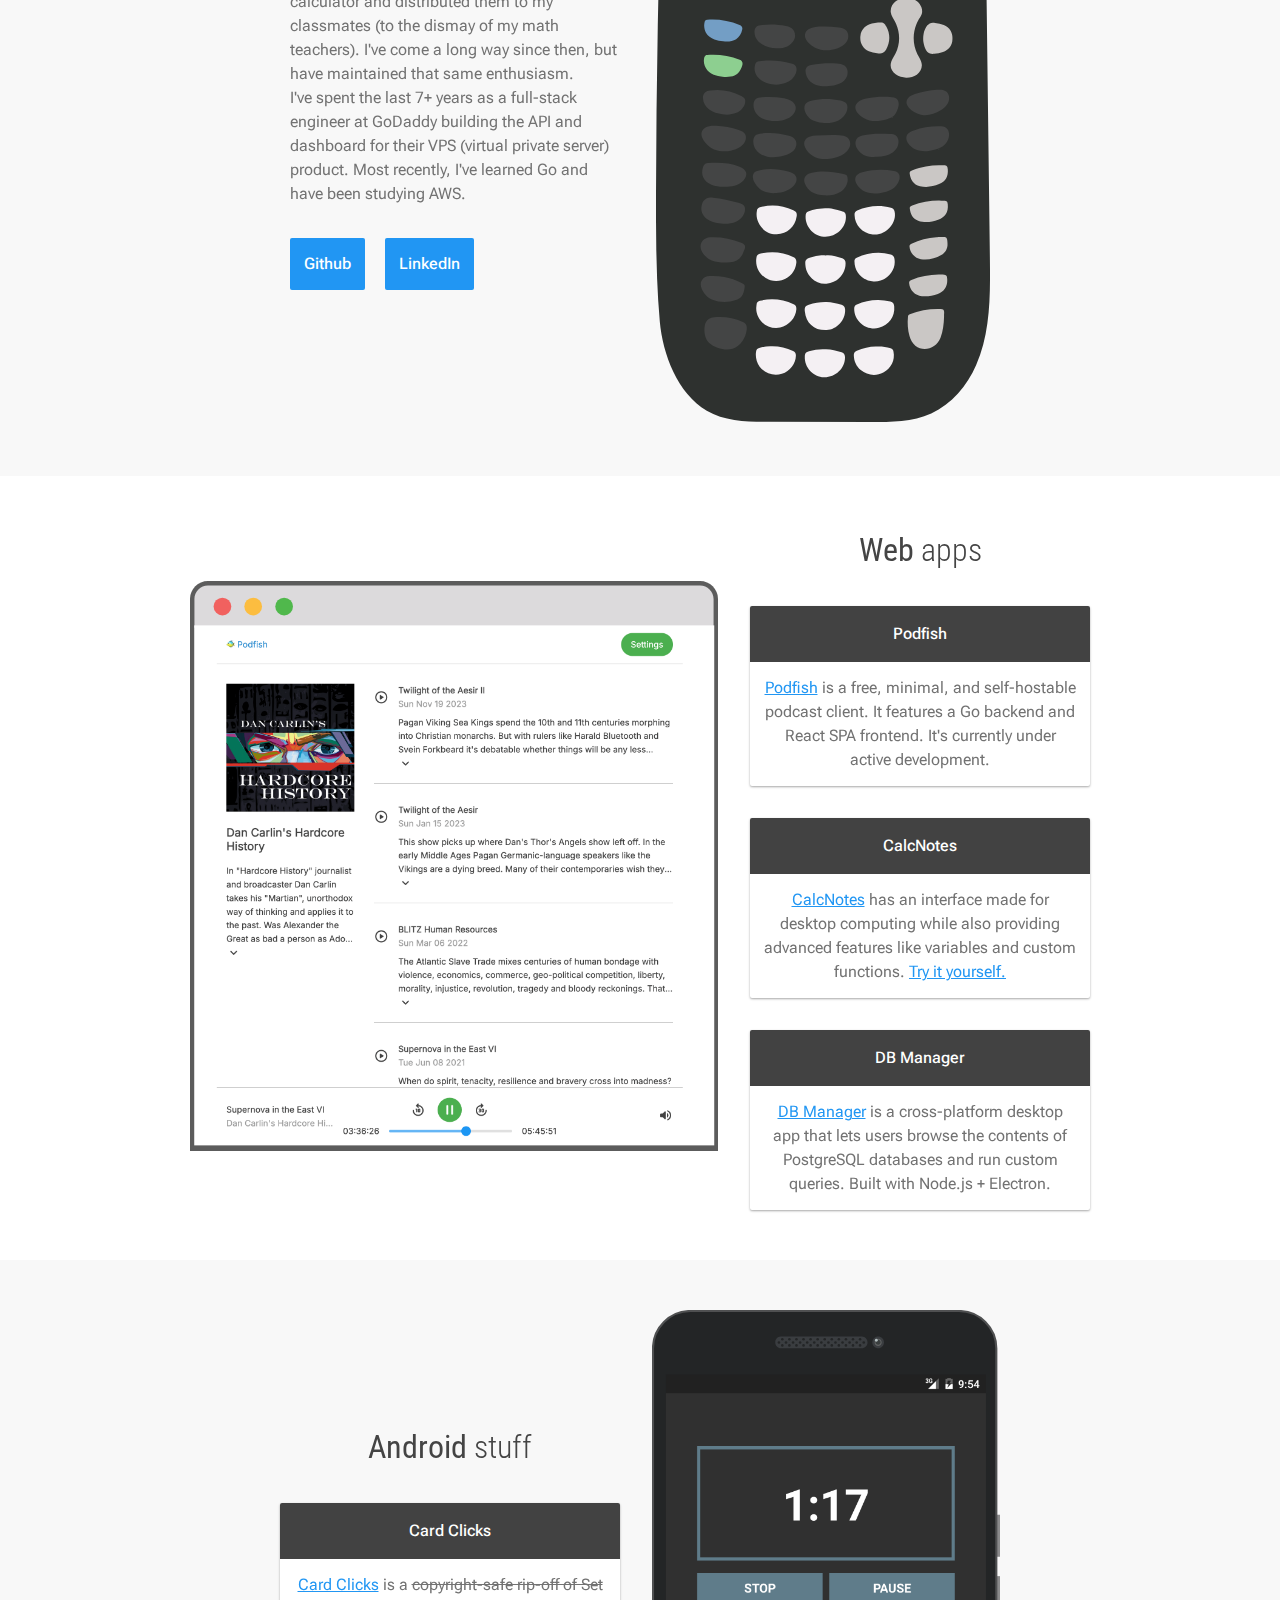
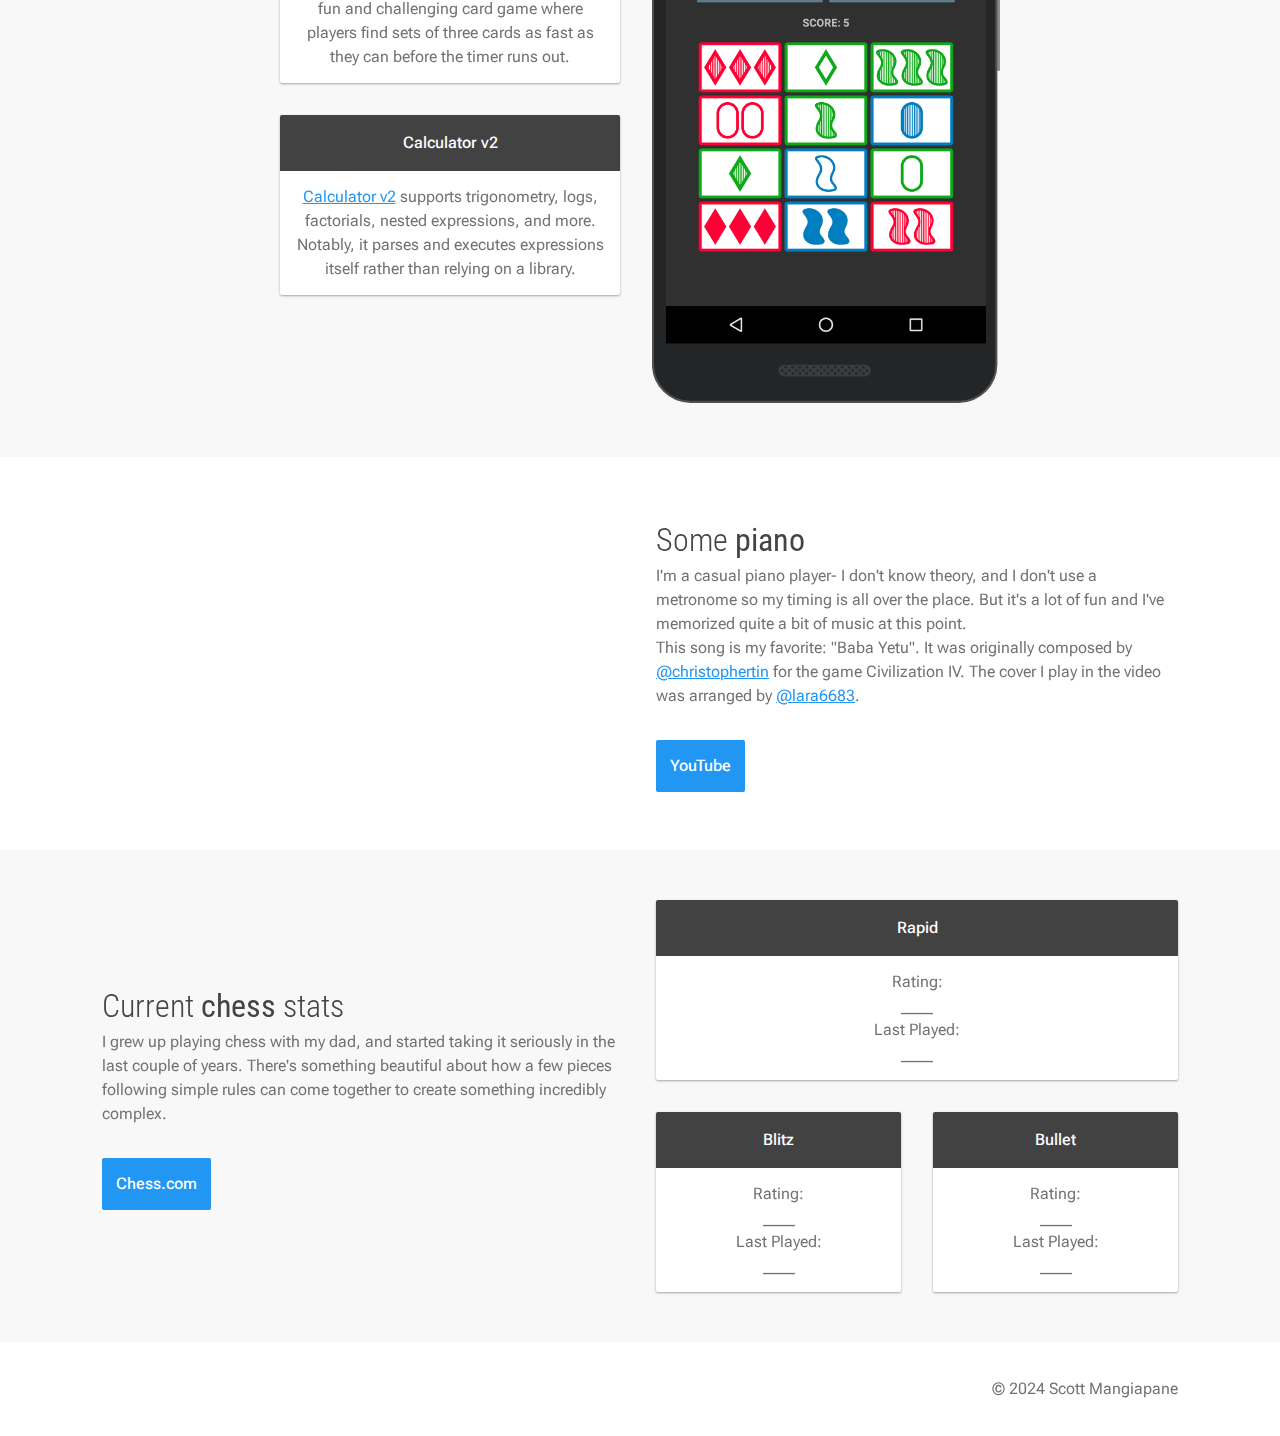
==== commit 23e53ed1: "Fixed missing canvas font in safari" ====
--- a/index.html
+++ b/index.html
@@ -4,10 +4,13 @@
 <head>
     <meta charset="utf-8">
     <meta name="viewport" content="width=device-width, initial-scale=1">
-    <link href="https://fonts.googleapis.com/css2?family=Roboto+Condensed:wght@300;400&family=Roboto:wght@400;500&display=swap" rel="stylesheet">
     <link rel="stylesheet" type="text/css" href="/css/responsive.css">
     <link rel="stylesheet" type="text/css" href="/css/style.css">
     <title>Scott Mangiapane</title>
+    <!-- Google fonts -->
+    <link rel="preconnect" href="https://fonts.googleapis.com">
+    <link rel="preconnect" href="https://fonts.gstatic.com" crossorigin>
+    <link href="https://fonts.googleapis.com/css2?family=Roboto+Condensed:ital,wght@0,100..900;1,100..900&family=Roboto+Flex:opsz,wght@8..144,100..1000&family=Roboto+Mono:ital,wght@0,100..700;1,100..700&display=swap" rel="stylesheet">
 </head>
 
 <body class="fill">
@@ -37,7 +40,7 @@
                         <img class="portrait" src="/img/kayak.jpg">
                     </div>
                     <div>
-                        <h1>A little bit <span class="text-emphasis">about me</span></h1>
+                        <h1>A little bit <span class="text-weight-400">about me</span></h1>
                         <p>I'm Scott Mangiapane, a software engineer in Chicago, IL. I write a lot of code, but I have other hobbies as well... Swimming, tennis, piano, chess, and leathercraft to name a few. Most recently I've been learning the bass guitar.</p>
                     </div>
                 </div>
@@ -48,7 +51,7 @@
             <div class="container">
                 <div class="device-wrapper row" style="max-width: 700px;">
                     <div>
-                        <h1>My <span class="text-emphasis">engineering</span> journey</h1>
+                        <h1>My <span class="text-weight-400">engineering</span> journey</h1>
                         <p>I started programming on my TI-84 graphing calculator back in high school. I didn't have a smartphone at the time, so I made my own versions of popular phone games on my calculator and distributed them to my classmates (to the dismay of my math teachers). I've come a long way since then, but have maintained that same enthusiasm.</p>
                         <p>I've spent the last <span id="yoe">____</span> as a full-stack engineer at GoDaddy building the API and dashboard for their VPS (virtual private server) product. Most recently, I've learned Go and have been studying AWS.</p>
                         <div class="spacer-vertical"></div>
@@ -86,7 +89,7 @@
                         <img id="demo-db-manager" class="demo demo-web-app" src="/img/screenshots/db-manager.png">
                     </div>
                     <div class="col demo-cards">
-                        <h1><span class="text-emphasis">Web</span> apps</h1>
+                        <h1><span class="text-weight-400">Web</span> apps</h1>
                         <div id="card-podfish" class="card">
                             <div class="card-header">
                                 <p>Podfish</p>
@@ -114,7 +117,7 @@
             <div class="container">
                 <div class="device-wrapper row" style="max-width: 720px;">
                     <div class="col demo-cards">
-                        <h1><span class="text-emphasis">Android</span> stuff</h1>
+                        <h1><span class="text-weight-400">Android</span> stuff</h1>
                         <div id="card-card-clicks" class="card">
                             <div class="card-header">
                                 <p>Card Clicks</p>
@@ -152,7 +155,7 @@
                         </div>
                     </div>
                     <div>
-                        <h1>Some <span class="text-emphasis">piano</span></h1>
+                        <h1>Some <span class="text-weight-400">piano</span></h1>
                         <p>I'm a casual piano player- I don't know theory, and I don't use a metronome so my timing is all over the place. But it's a lot of fun and I've memorized quite a bit of music at this point.</p>
                         <p>This song is my favorite: "Baba Yetu". It was originally composed by <a class="link" href="https://www.youtube.com/@christophertin" target="_blank">@christophertin</a> for the game Civilization IV. The cover I play in the video was arranged by <a class="link" href="https://www.youtube.com/@lara6683" target="_blank">@lara6683</a>.</p>
                         <div class="spacer-vertical"></div>
@@ -171,7 +174,7 @@
             <div class="container">
                 <div class="row">
                     <div>
-                        <h1>Current <span class="text-emphasis">chess</span> stats</h1>
+                        <h1>Current <span class="text-weight-400">chess</span> stats</h1>
                         <p>I grew up playing chess with my dad, and started taking it seriously in the last couple of years. There's something beautiful about how a few pieces following simple rules can come together to create something incredibly complex.</p>
                         <div class="spacer-vertical"></div>
                         <span class="popup-wrapper">
--- a/css/style.css
+++ b/css/style.css
@@ -23,9 +23,23 @@
     -moz-osx-font-smoothing: grayscale;
     -webkit-font-smoothing: antialiased;
     color: inherit;
-    font-family: 'Roboto', sans-serif;
+    font-family: "Roboto Flex", sans-serif;
+    font-optical-sizing: auto;
+    font-style: normal;
+    font-variation-settings:
+        "slnt" 0,
+        "wdth" 100,
+        "GRAD" 0,
+        "XOPQ" 96,
+        "XTRA" 468,
+        "YOPQ" 79,
+        "YTAS" 750,
+        "YTDE" -203,
+        "YTFI" 738,
+        "YTLC" 514,
+        "YTUC" 712;
+    font-weight: 400;
     line-height: 1.5em;
-    font-weight: 400;
 }
 
 a, button, li, input, label, p { font-size: 1em; }
@@ -41,7 +55,9 @@
 }
 
 h1 {
-    font-family: 'Roboto Condensed', sans-serif;
+    font-family: "Roboto Condensed", sans-serif;
+    font-optical-sizing: auto;
+    font-style: normal;
     font-weight: 300;
 }
 
@@ -51,8 +67,6 @@
 
 * {
     color: #444;
-    font-family: 'Roboto', sans-serif;
-    font-weight: 400;
     position: relative;
 }
 
@@ -277,10 +291,10 @@
 
 .strikethrough { text-decoration: line-through; }
 
-.text-emphasis {
+.text-weight-400 {
     color: inherit;
     font-family: inherit;
-    font-weight: 500;
+    font-weight: 400;
 }
 
 .text-white { color: white; }
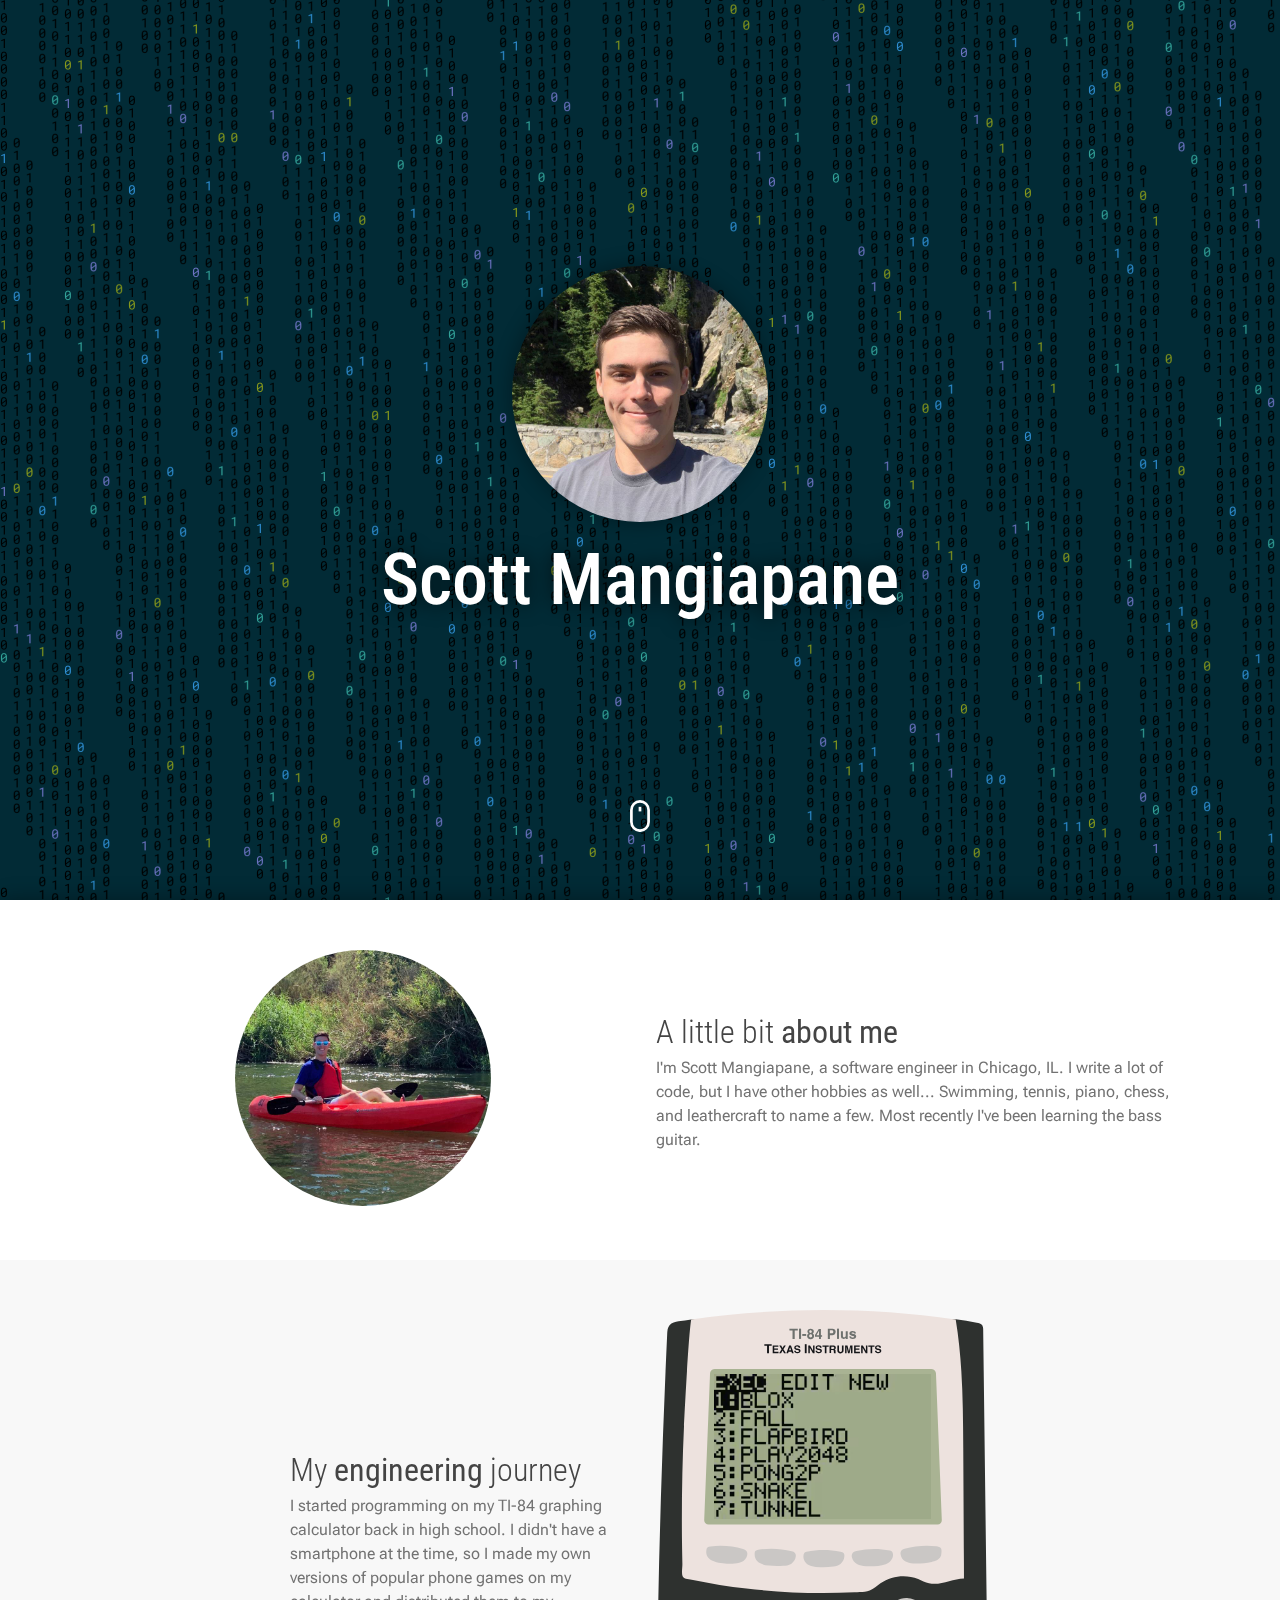
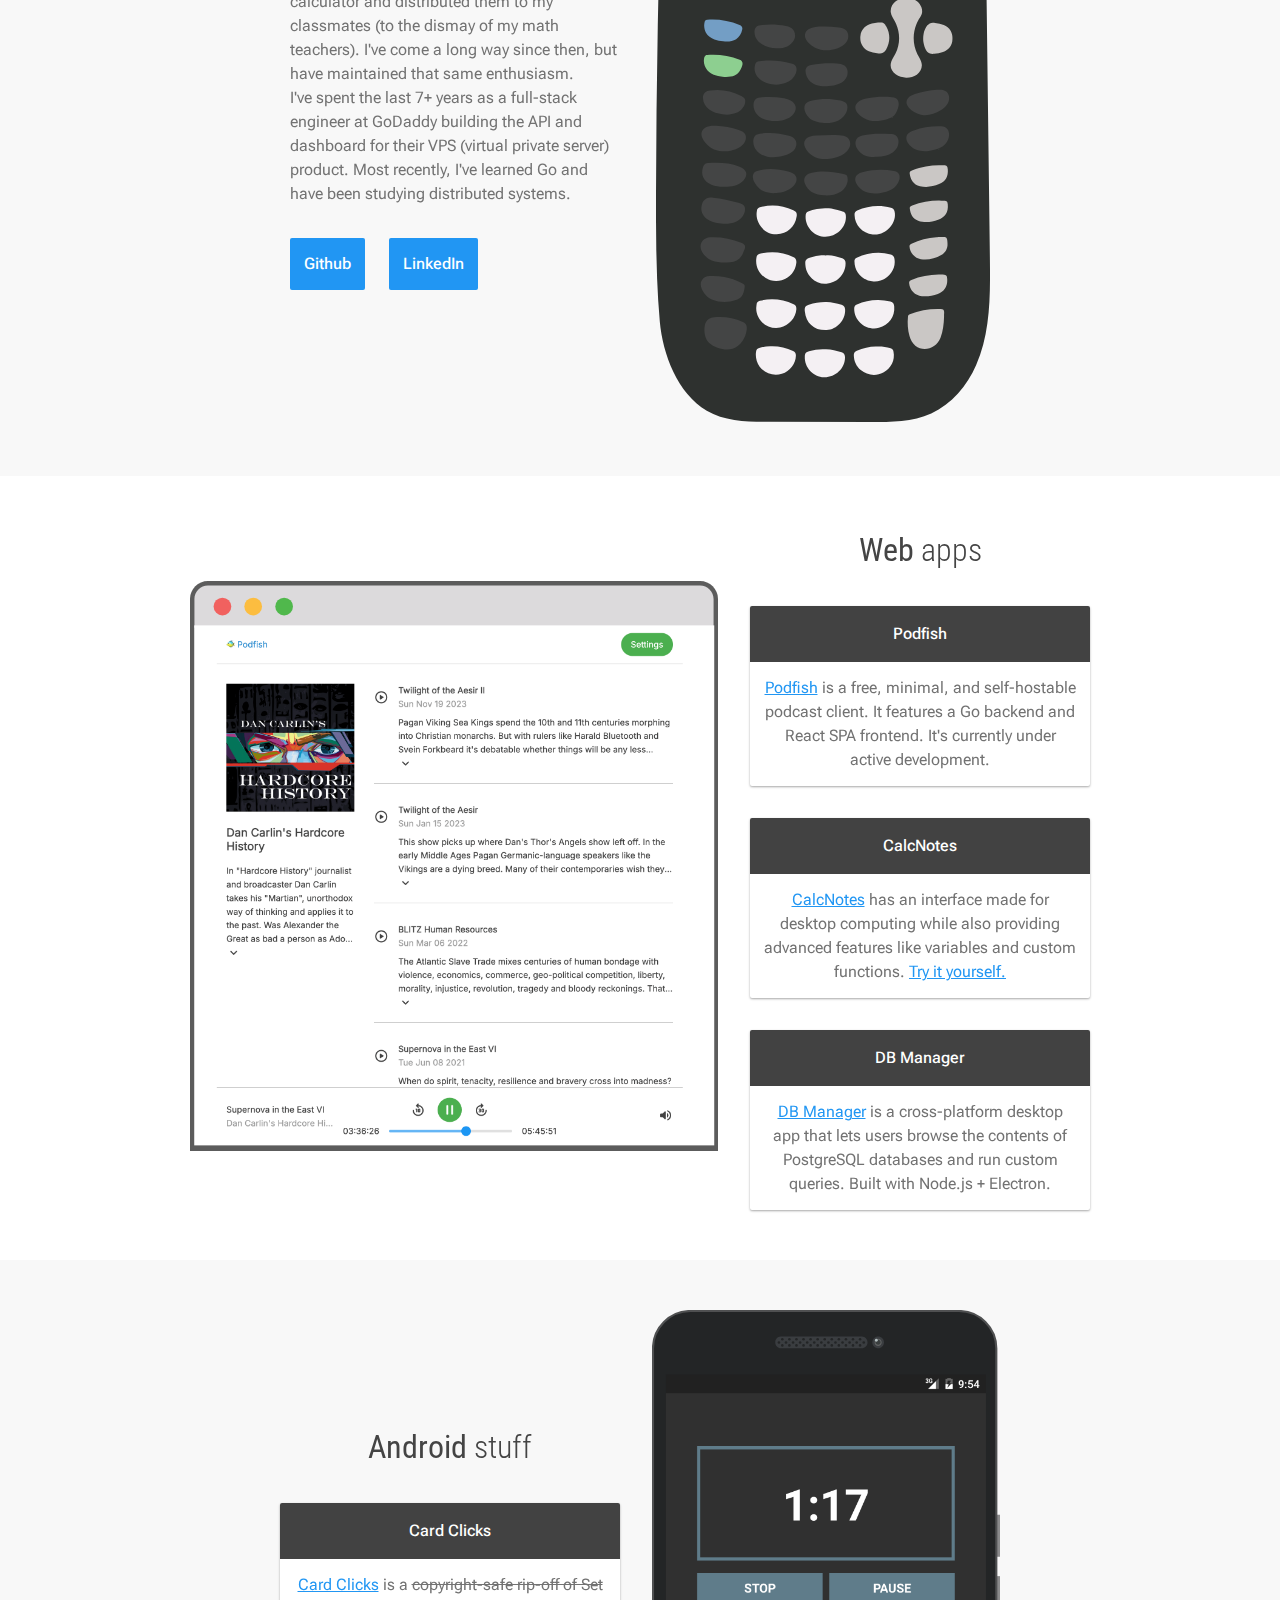
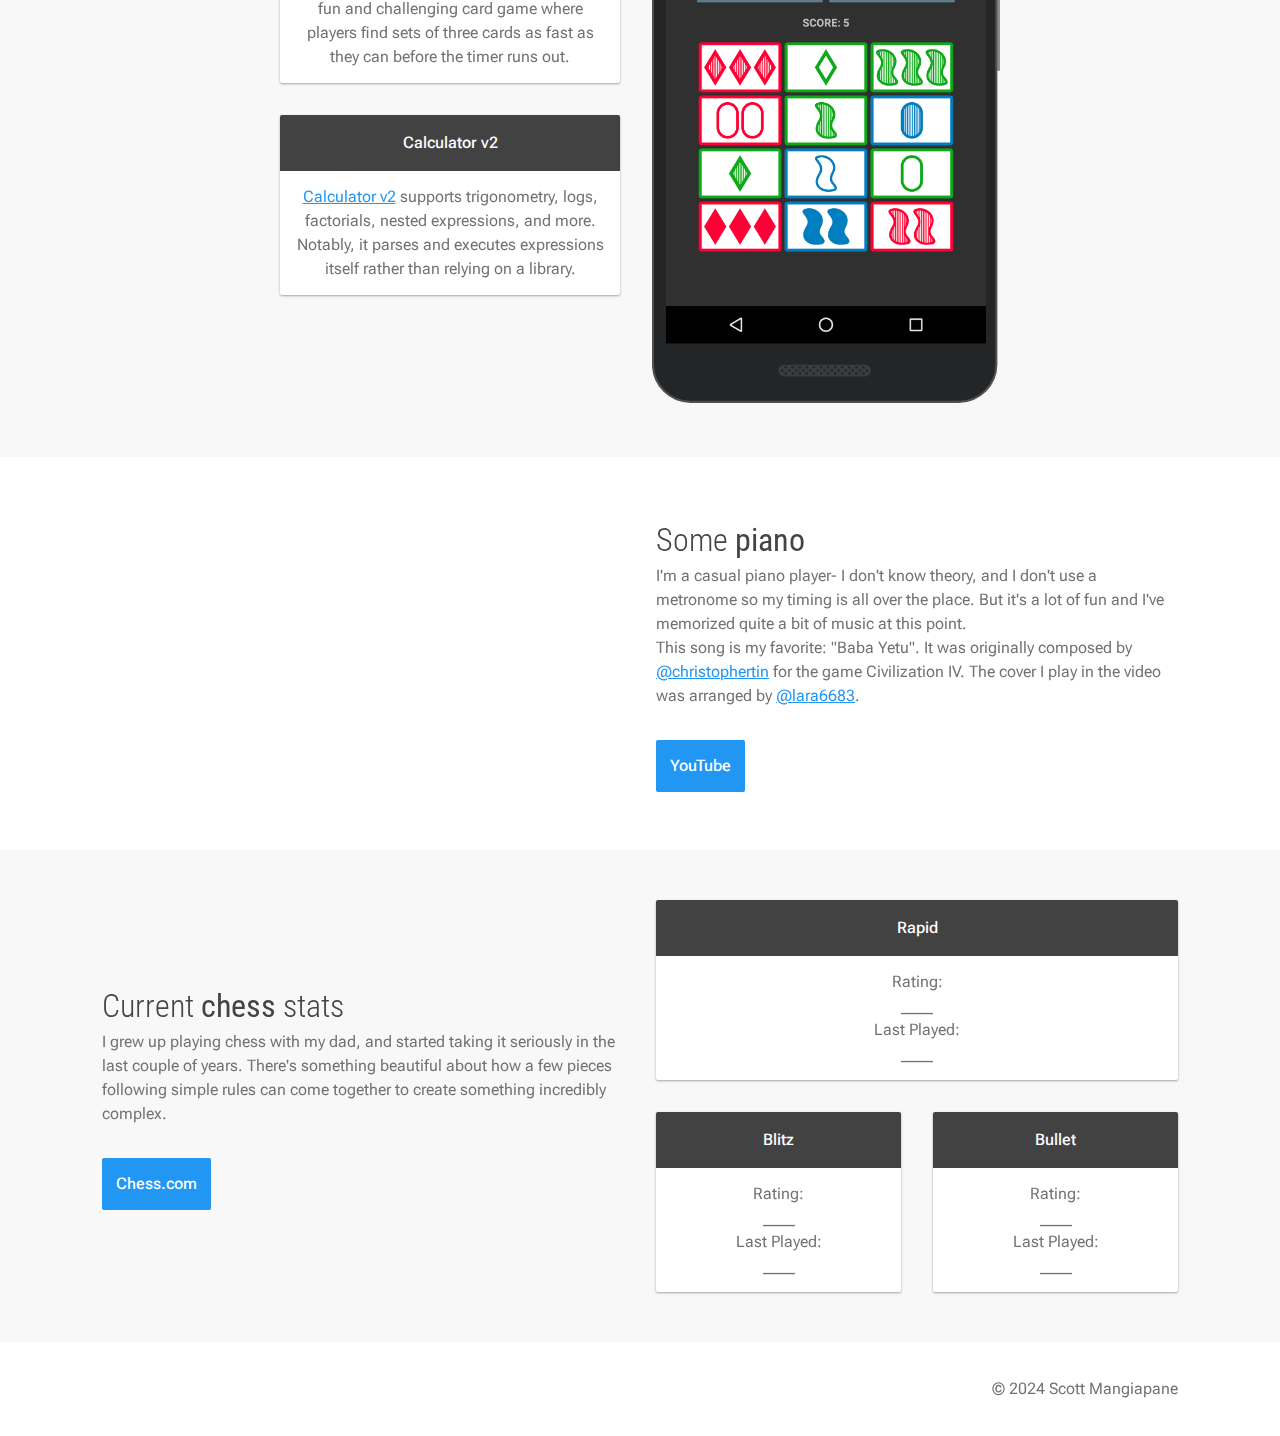
==== commit 68aac87b: "Fixed missing button group gap on mobile safari" ====
--- a/index.html
+++ b/index.html
@@ -53,7 +53,7 @@
                     <div>
                         <h1>My <span class="text-weight-400">engineering</span> journey</h1>
                         <p>I started programming on my TI-84 graphing calculator back in high school. I didn't have a smartphone at the time, so I made my own versions of popular phone games on my calculator and distributed them to my classmates (to the dismay of my math teachers). I've come a long way since then, but have maintained that same enthusiasm.</p>
-                        <p>I've spent the last <span id="yoe">____</span> as a full-stack engineer at GoDaddy building the API and dashboard for their VPS (virtual private server) product. Most recently, I've learned Go and have been studying AWS.</p>
+                        <p>I've spent the last <span id="yoe">____</span> as a full-stack engineer at GoDaddy building the API and dashboard for their VPS (virtual private server) product. Most recently, I've learned Go and have been studying distributed systems.</p>
                         <div class="spacer-vertical"></div>
                         <span class="popup-wrapper">
                             <a class="button" href="https://github.com/scottmangiapane" target="_blank">Github</a>
--- a/css/responsive.css
+++ b/css/responsive.css
@@ -30,15 +30,11 @@
 }
 
 .spacer-horizontal {
-    display: inline;
+    display: inline-block;
     margin-left: calc(var(--base-gap) / 2);
 }
 
-.spacer-vertical {
-    width: 0;
-    height: 0;
-    margin-top: var(--base-gap);
-}
+.spacer-vertical { margin-top: var(--base-gap); }
 
 /* Item is lg */
 
@@ -77,7 +73,5 @@
 
     .row { gap: calc(var(--base-gap) / 2); }
 
-    .spacer-horizontal { margin-left: calc(var(--base-gap) / 2); }
-
     .spacer-vertical { margin-top: calc(var(--base-gap) / 2); }
 }
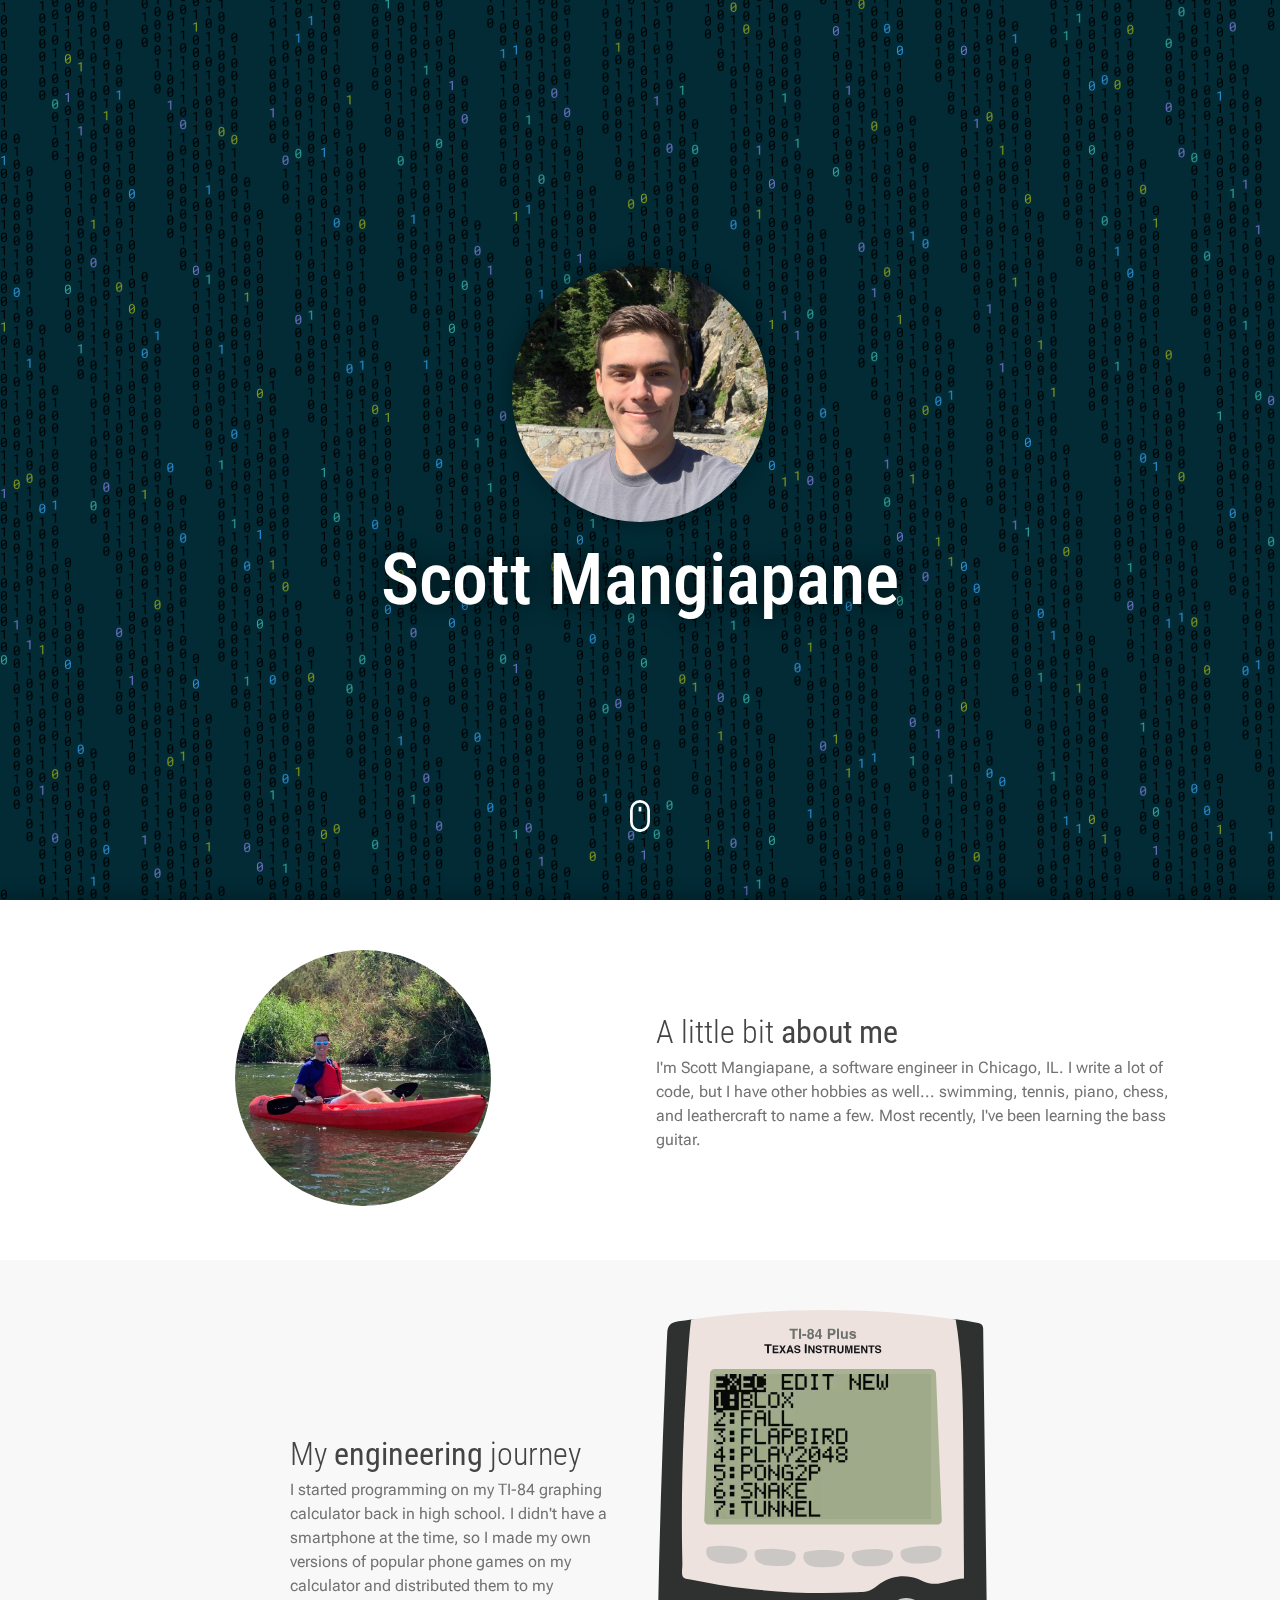
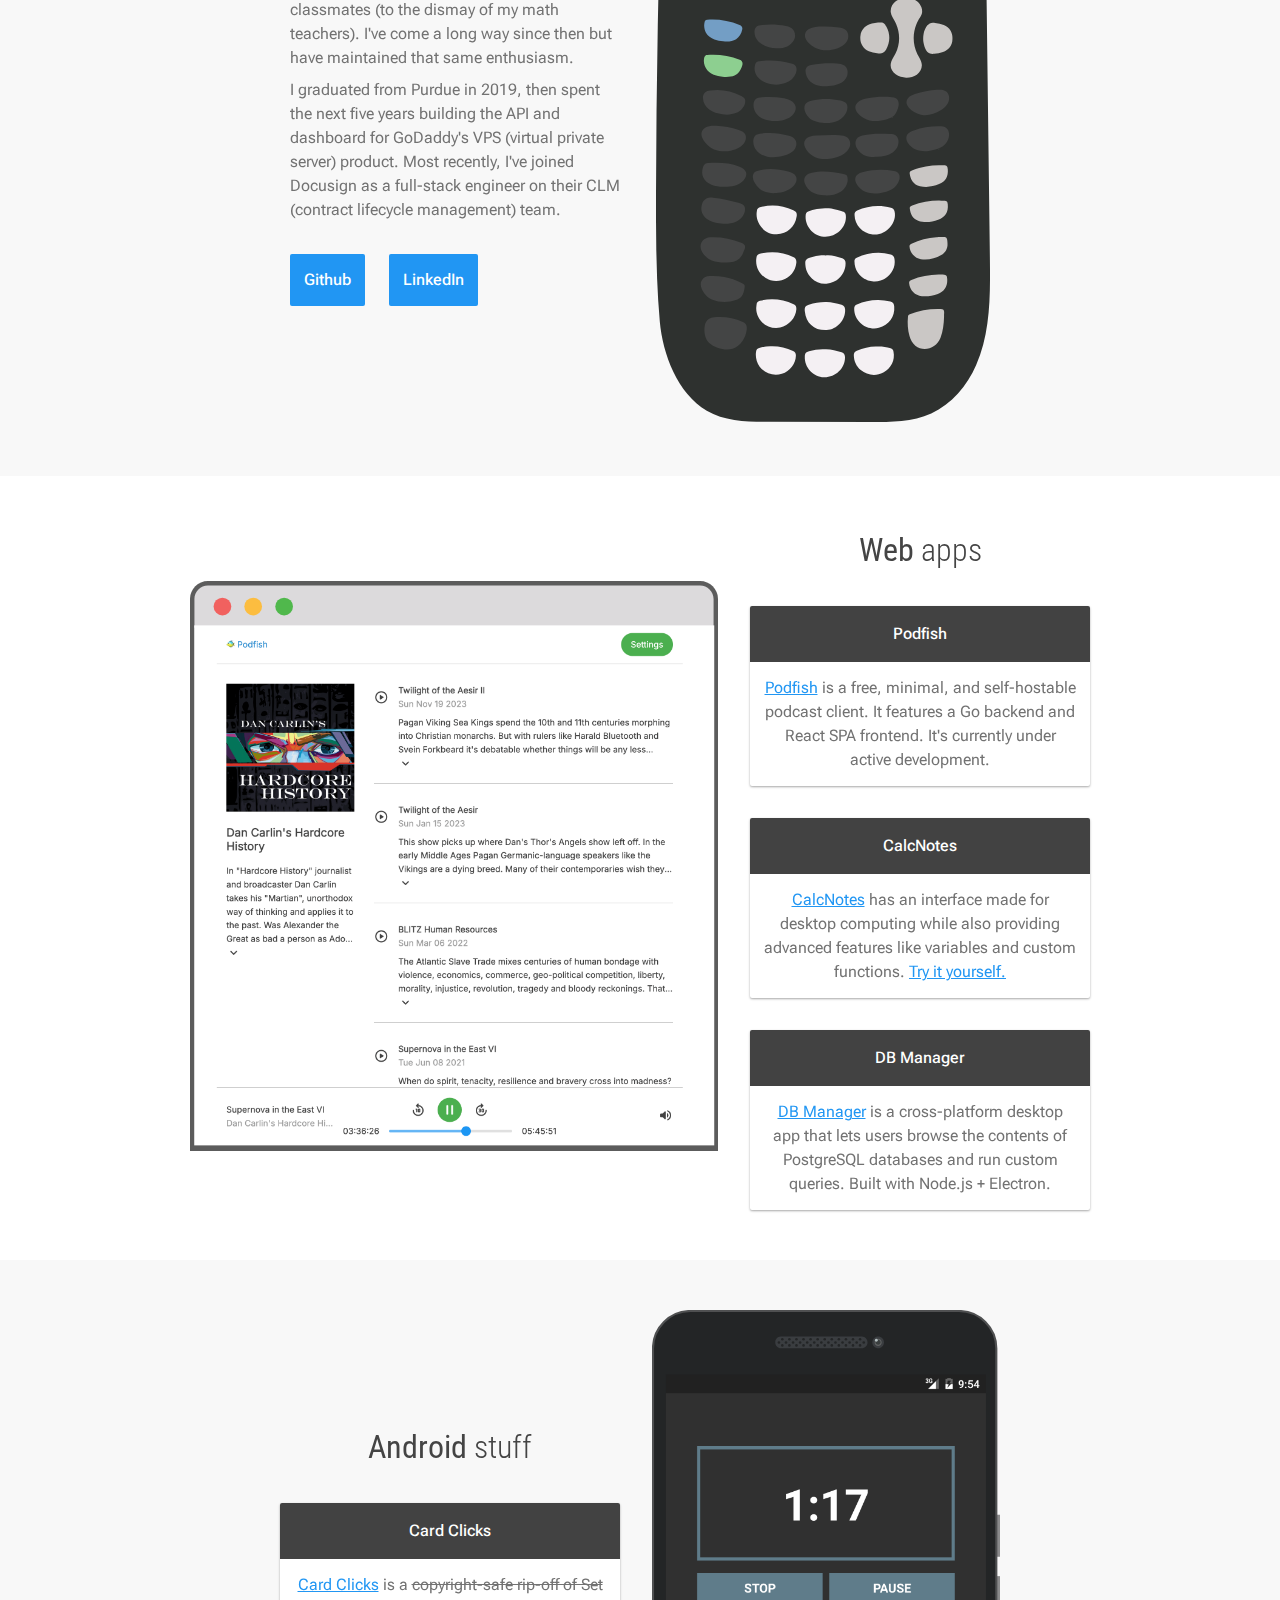
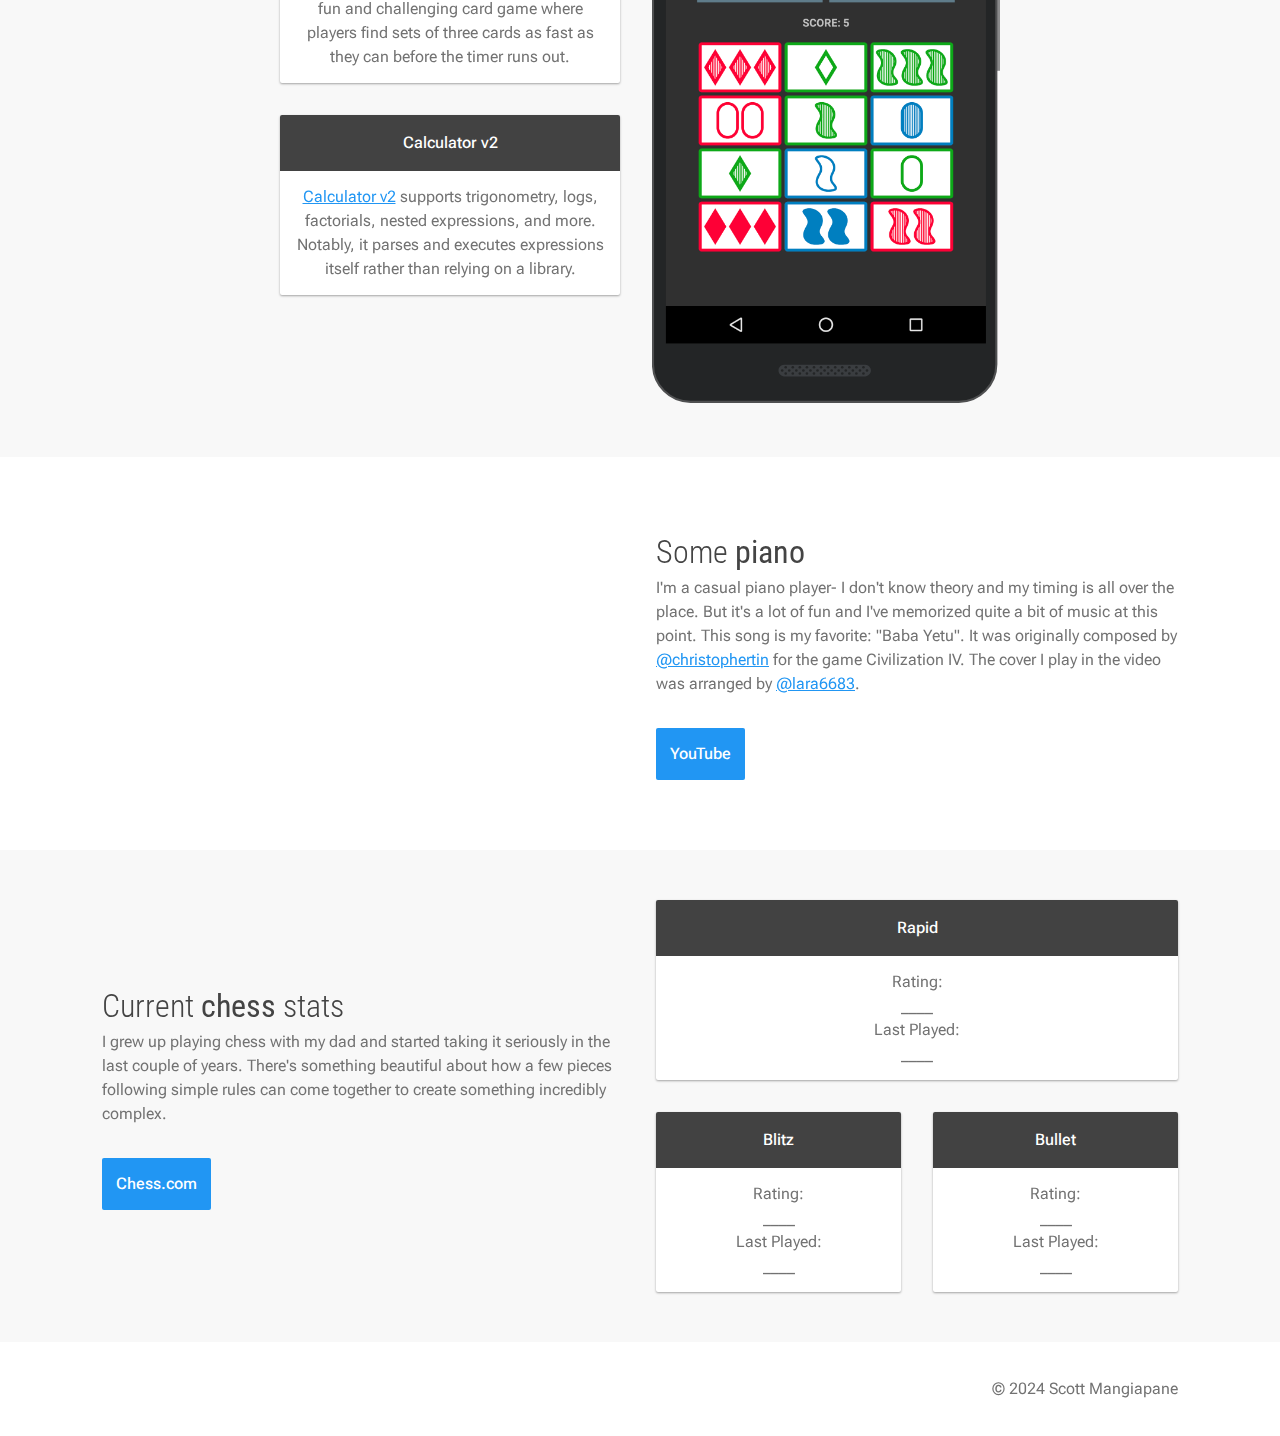
==== commit ab3fcfec: "Added Docusign to experience section" ====
--- a/index.html
+++ b/index.html
@@ -41,7 +41,7 @@
                     </div>
                     <div>
                         <h1>A little bit <span class="text-weight-400">about me</span></h1>
-                        <p>I'm Scott Mangiapane, a software engineer in Chicago, IL. I write a lot of code, but I have other hobbies as well... Swimming, tennis, piano, chess, and leathercraft to name a few. Most recently I've been learning the bass guitar.</p>
+                        <p>I'm Scott Mangiapane, a software engineer in Chicago, IL. I write a lot of code, but I have other hobbies as well... swimming, tennis, piano, chess, and leathercraft to name a few. Most recently, I've been learning the bass guitar.</p>
                     </div>
                 </div>
             </div>
@@ -52,8 +52,8 @@
                 <div class="device-wrapper row" style="max-width: 700px;">
                     <div>
                         <h1>My <span class="text-weight-400">engineering</span> journey</h1>
-                        <p>I started programming on my TI-84 graphing calculator back in high school. I didn't have a smartphone at the time, so I made my own versions of popular phone games on my calculator and distributed them to my classmates (to the dismay of my math teachers). I've come a long way since then, but have maintained that same enthusiasm.</p>
-                        <p>I've spent the last <span id="yoe">____</span> as a full-stack engineer at GoDaddy building the API and dashboard for their VPS (virtual private server) product. Most recently, I've learned Go and have been studying distributed systems.</p>
+                        <p>I started programming on my TI-84 graphing calculator back in high school. I didn't have a smartphone at the time, so I made my own versions of popular phone games on my calculator and distributed them to my classmates (to the dismay of my math teachers). I've come a long way since then but have maintained that same enthusiasm.</p>
+                        <p class="mt-1">I graduated from Purdue in 2019, then spent the next five years building the API and dashboard for GoDaddy's VPS (virtual private server) product. Most recently, I've joined Docusign as a full-stack engineer on their CLM (contract lifecycle management) team.</p>
                         <div class="spacer-vertical"></div>
                         <span class="popup-wrapper">
                             <a class="button" href="https://github.com/scottmangiapane" target="_blank">Github</a>
@@ -156,8 +156,7 @@
                     </div>
                     <div>
                         <h1>Some <span class="text-weight-400">piano</span></h1>
-                        <p>I'm a casual piano player- I don't know theory, and I don't use a metronome so my timing is all over the place. But it's a lot of fun and I've memorized quite a bit of music at this point.</p>
-                        <p>This song is my favorite: "Baba Yetu". It was originally composed by <a class="link" href="https://www.youtube.com/@christophertin" target="_blank">@christophertin</a> for the game Civilization IV. The cover I play in the video was arranged by <a class="link" href="https://www.youtube.com/@lara6683" target="_blank">@lara6683</a>.</p>
+                        <p>I'm a casual piano player- I don't know theory and my timing is all over the place. But it's a lot of fun and I've memorized quite a bit of music at this point. This song is my favorite: "Baba Yetu". It was originally composed by <a class="link" href="https://www.youtube.com/@christophertin" target="_blank">@christophertin</a> for the game Civilization IV. The cover I play in the video was arranged by <a class="link" href="https://www.youtube.com/@lara6683" target="_blank">@lara6683</a>.</p>
                         <div class="spacer-vertical"></div>
                         <span class="popup-wrapper">
                             <a class="button" href="https://www.youtube.com/@scottmangiapane/videos" target="_blank">YouTube</a>
@@ -175,7 +174,7 @@
                 <div class="row">
                     <div>
                         <h1>Current <span class="text-weight-400">chess</span> stats</h1>
-                        <p>I grew up playing chess with my dad, and started taking it seriously in the last couple of years. There's something beautiful about how a few pieces following simple rules can come together to create something incredibly complex.</p>
+                        <p>I grew up playing chess with my dad and started taking it seriously in the last couple of years. There's something beautiful about how a few pieces following simple rules can come together to create something incredibly complex.</p>
                         <div class="spacer-vertical"></div>
                         <span class="popup-wrapper">
                             <a class="button" href="https://www.chess.com/member/scottmangiapane" target="_blank">Chess.com</a>
@@ -228,7 +227,6 @@
     <script src="/js/chess.js"></script>
     <script src="/js/demo.js"></script>
     <script src="/js/scroll.js"></script>
-    <script src="/js/yoe.js"></script>
 </body>
 
 </html>
--- a/css/style.css
+++ b/css/style.css
@@ -213,6 +213,8 @@
 
 .flex-basis-100 { flex-basis: 100%; }
 
+.mt-1 { margin-top: 8px; }
+
 .popup {
     background-color: var(--theme-accent);
     border-radius: 2px;
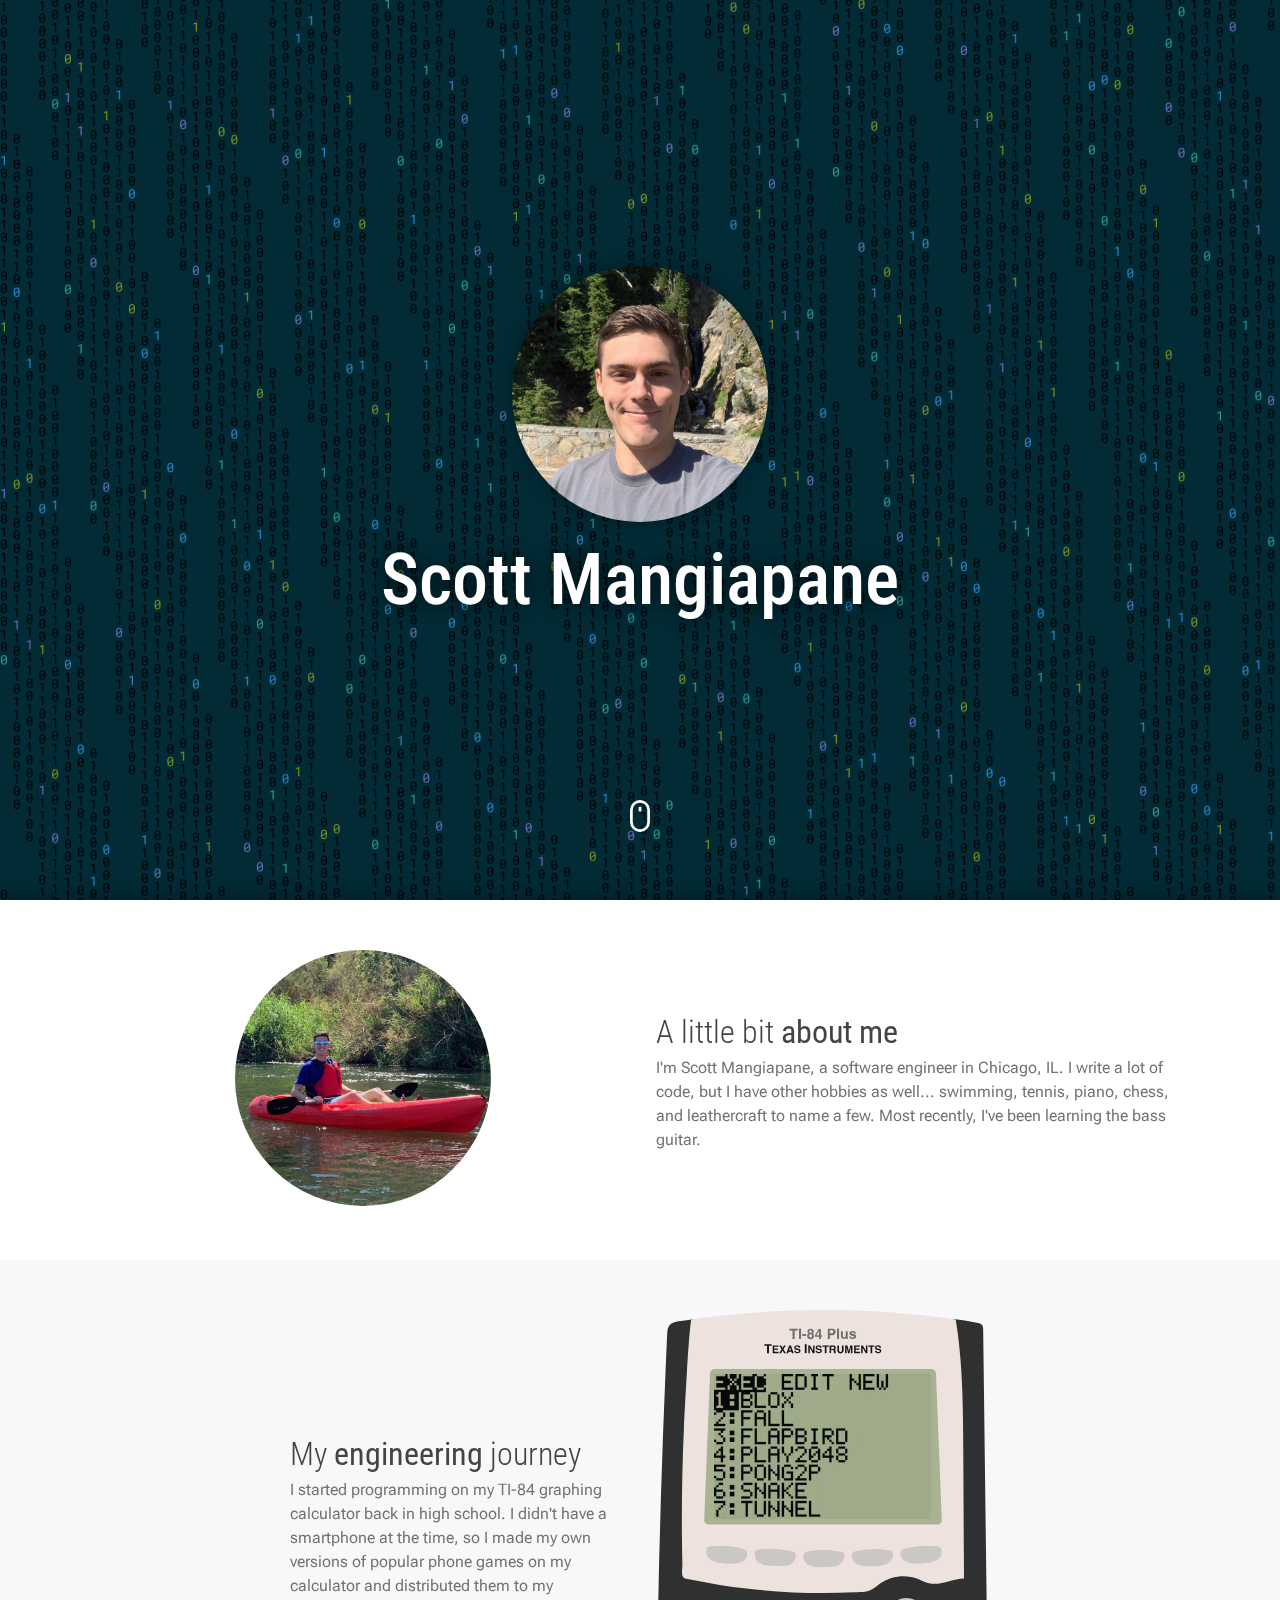
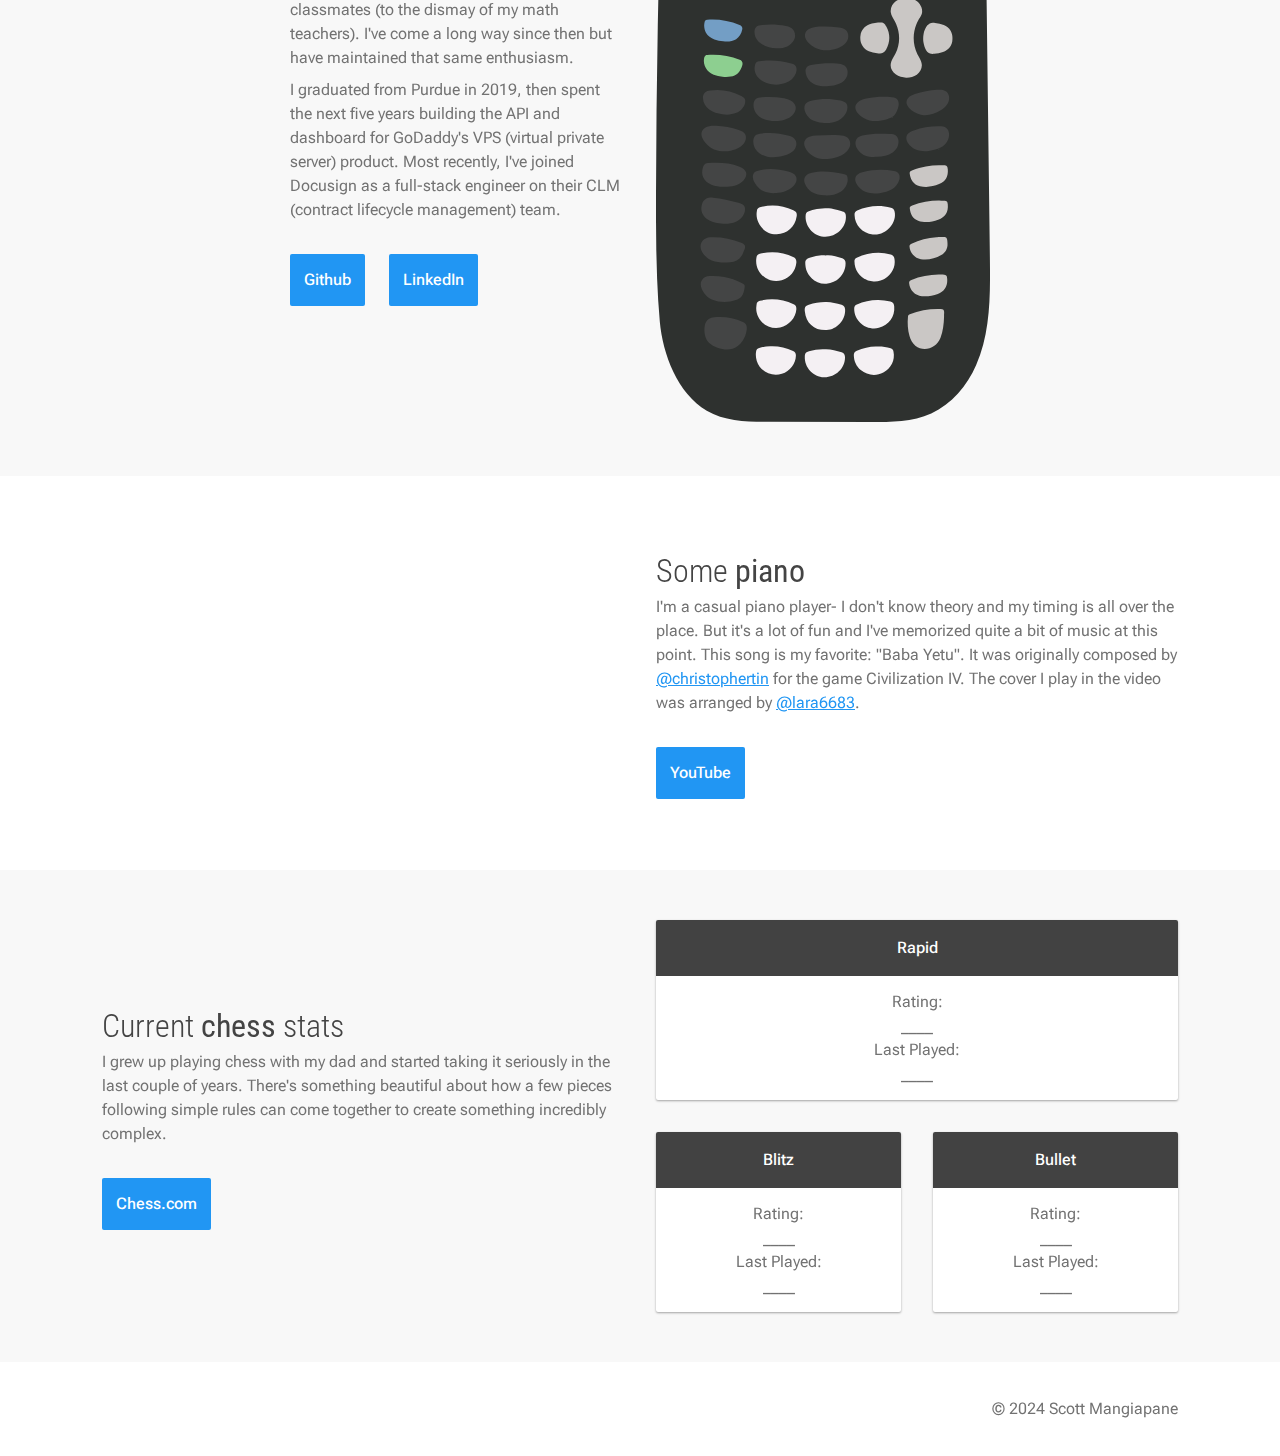
==== commit f0d51db3: "Removed side projects" ====
--- a/index.html
+++ b/index.html
@@ -70,71 +70,10 @@
                         </span>
                     </div>
                     <div class="hide-sm">
-                        <img src="/img/devices/ti-84.svg">
+                        <img src="/img/ti-84.svg">
                         <video class="demo demo-ti-84" autoplay loop muted style="opacity: 100%;">
-                            <source src="/img/screenshots/ti-games.mp4" type="video/mp4" />
+                            <source src="/img/ti-games.mp4" type="video/mp4" />
                         </video>
-                    </div>
-                </div>
-            </div>
-        </div>
-        <!-- Web apps -->
-        <div class="block">
-            <div class="container">
-                <div class="device-wrapper row" style="max-width: 900px;">
-                    <div class="hide-sm">
-                        <img src="/img/devices/browser.svg">
-                        <img id="demo-podfish" class="demo demo-web-app" src="/img/screenshots/podfish.png">
-                        <img id="demo-calcnotes" class="demo demo-web-app" src="/img/screenshots/calcnotes.png">
-                        <img id="demo-db-manager" class="demo demo-web-app" src="/img/screenshots/db-manager.png">
-                    </div>
-                    <div class="col demo-cards">
-                        <h1><span class="text-weight-400">Web</span> apps</h1>
-                        <div id="card-podfish" class="card">
-                            <div class="card-header">
-                                <p>Podfish</p>
-                            </div>
-                            <p><a href="https://github.com/scottmangiapane/podfish" target="_blank">Podfish</a> is a free, minimal, and self-hostable podcast client. It features a Go backend and React SPA frontend. It's currently under active development.</p>
-                        </div>
-                        <div id="card-calcnotes" class="card">
-                            <div class="card-header">
-                                <p>CalcNotes</p>
-                            </div>
-                            <p><a href="https://github.com/scottmangiapane/calcnotes.app" target="_blank">CalcNotes</a> has an interface made for desktop computing while also providing advanced features like variables and custom functions. <a class="link" href="https://calcnotes.app/" target="_blank">Try it yourself.</a></p>
-                        </div>
-                        <div id="card-db-manager" class="card">
-                            <div class="card-header">
-                                <p>DB Manager</p>
-                            </div>
-                            <p><a href="https://github.com/scottmangiapane/database-manager" target="_blank">DB Manager</a> is a cross-platform desktop app that lets users browse the contents of PostgreSQL databases and run custom queries. Built with Node.js + Electron.</p>
-                        </div>
-                    </div>
-                </div>
-            </div>
-        </div>
-        <!-- Android -->
-        <div class="block">
-            <div class="container">
-                <div class="device-wrapper row" style="max-width: 720px;">
-                    <div class="col demo-cards">
-                        <h1><span class="text-weight-400">Android</span> stuff</h1>
-                        <div id="card-card-clicks" class="card">
-                            <div class="card-header">
-                                <p>Card Clicks</p>
-                            </div>
-                            <p><a href="https://github.com/scottmangiapane/card-clicks" target="_blank">Card Clicks</a> is a <span class="strikethrough">copyright-safe rip-off of Set</span> fun and challenging card game where players find sets of three cards as fast as they can before the timer runs out.</p>
-                        </div>
-                        <div id="card-calculator-v2" class="card">
-                            <div class="card-header">
-                                <p>Calculator v2</p>
-                            </div>
-                            <p><a href="https://github.com/scottmangiapane/calculator-v2" target="_blank">Calculator v2</a> supports trigonometry, logs, factorials, nested expressions, and more. Notably, it parses and executes expressions itself rather than relying on a library.</p>
-                        </div>
-                    </div>
-                    <div class="hide-sm">
-                        <img src="/img/devices/android.svg">
-                        <img id="demo-card-clicks" class="demo demo-android" src="/img/screenshots/card-clicks.png">
-                        <img id="demo-calculator-v2" class="demo demo-android" src="/img/screenshots/calculator-v2.png">
                     </div>
                 </div>
             </div>
@@ -225,7 +164,6 @@
     <!-- Custom scripts -->
     <script src="/js/canvas.js"></script>
     <script src="/js/chess.js"></script>
-    <script src="/js/demo.js"></script>
     <script src="/js/scroll.js"></script>
 </body>
 
--- a/css/style.css
+++ b/css/style.css
@@ -181,25 +181,9 @@
     z-index: 20;
 }
 
-.demo-android {
-    transform: translate(-50%, -50%);
-    width: 92%;
-}
-
-.demo-cards {
-    flex-basis: auto;
-    flex-grow: unset;
-    width: 340px;
-}
-
 .demo-ti-84 {
     transform: translate(-50%, -203%);
     width: 65%;
-}
-
-.demo-web-app {
-    transform: translate(-50%, -46.7%);
-    width: 98.4%;
 }
 
 .device-wrapper { margin: 0 auto; }
